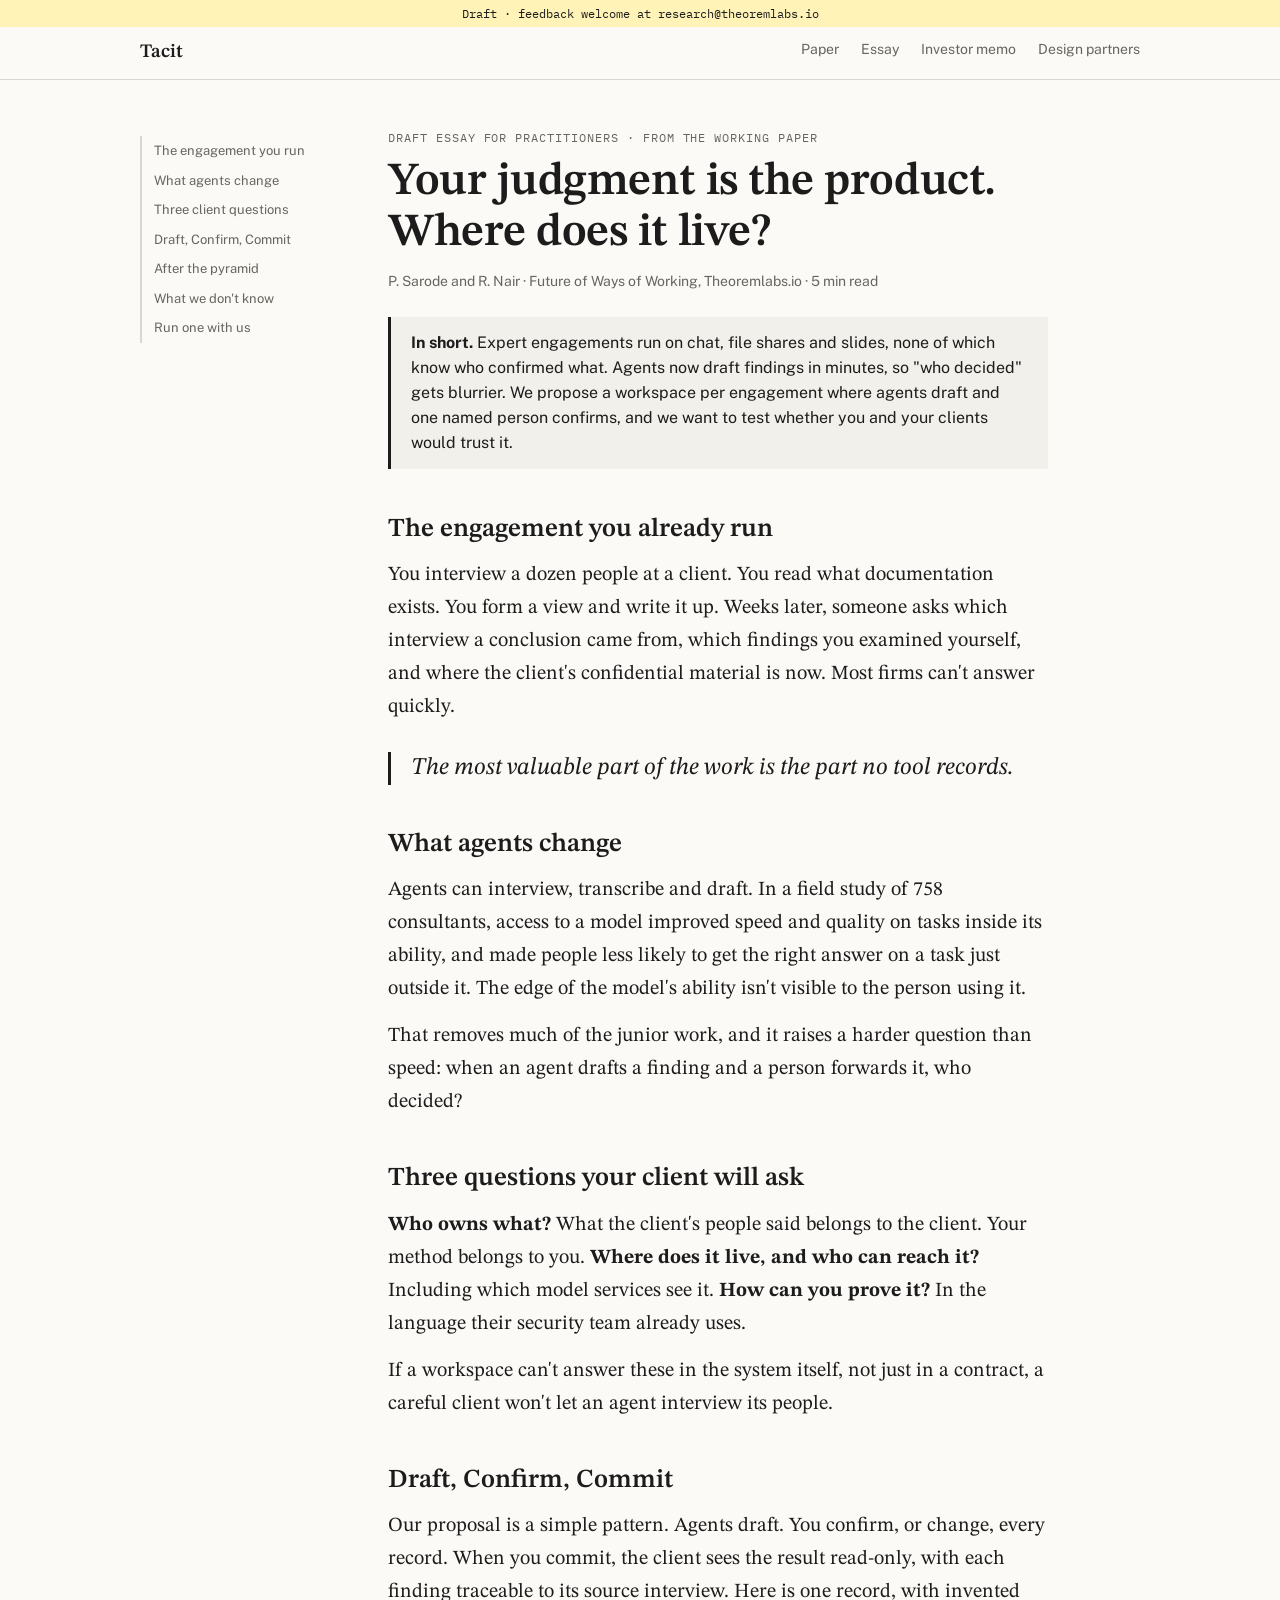
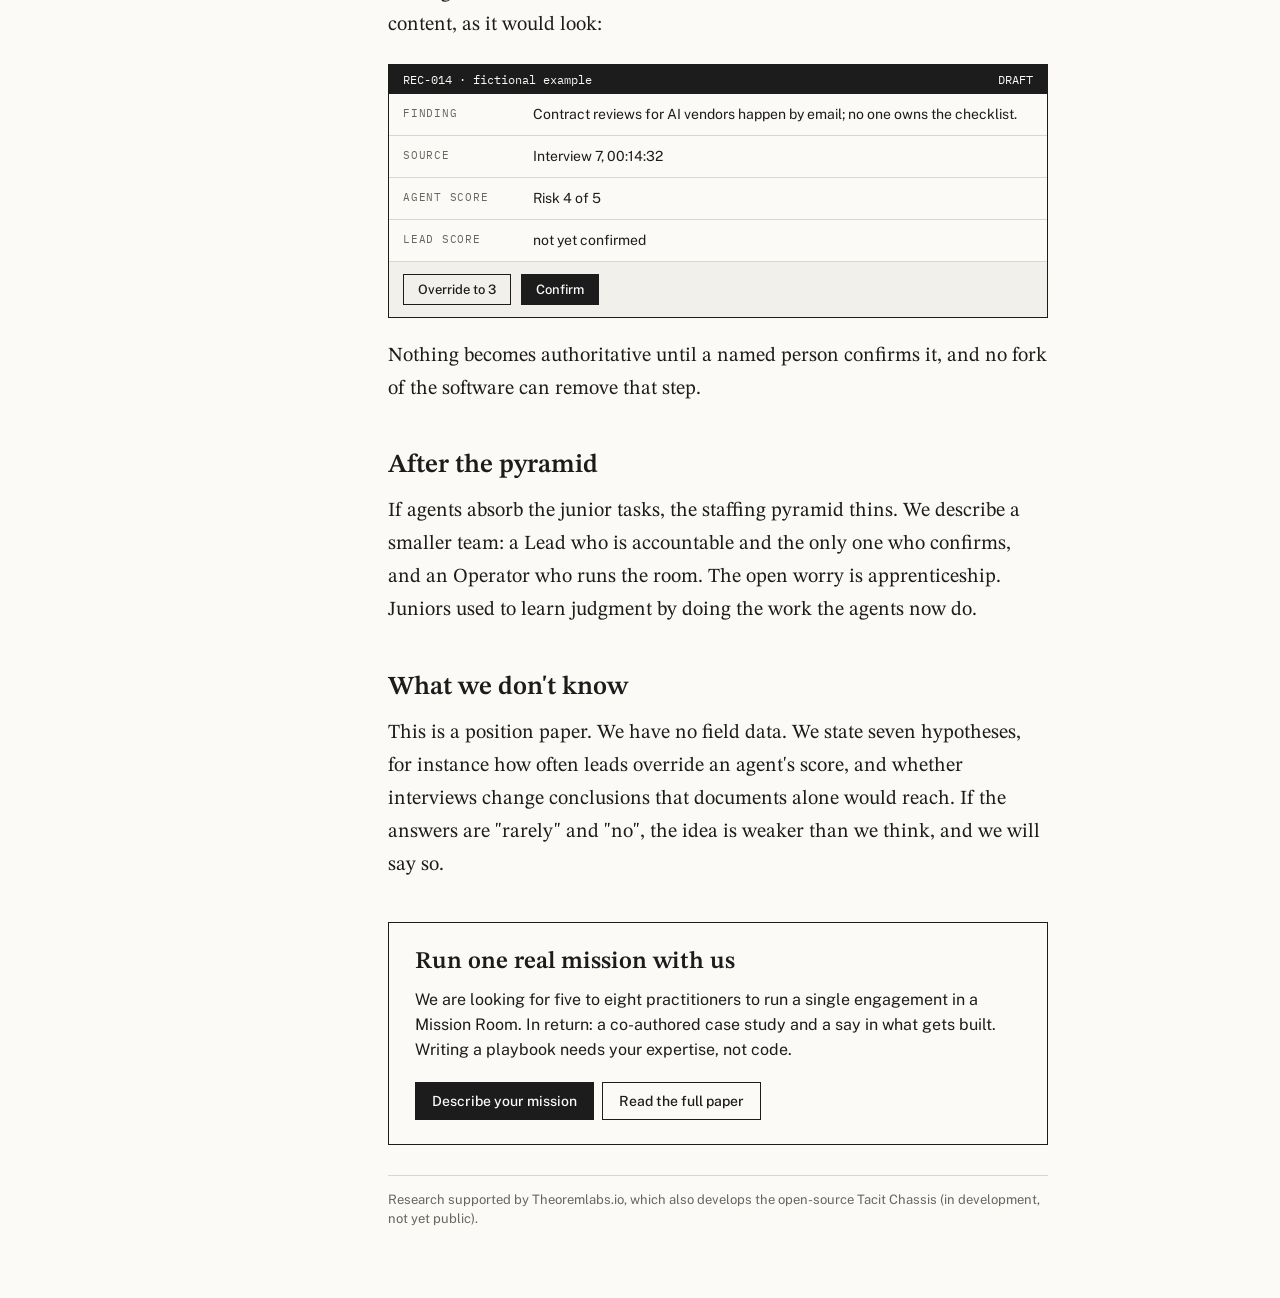
==== site/essay/index.html @ f1d6acf8 "Initial commit: Tacit public website Static site for GitHub Pages (tacit.theoremlabs.io): home, work" ====
<!doctype html>
<html lang="en">
<head>
<meta charset="utf-8">
<meta name="color-scheme" content="light">
<meta name="viewport" content="width=device-width,initial-scale=1">
<meta name="description" content="A five-minute essay for practitioners: why expert engagements need a workspace of their own, and what Draft, Confirm, Commit means for your work.">
<link rel="canonical" href="https://tacit.theoremlabs.io/essay/">
<meta property="og:title" content="Your judgment is the product. Where does it live? | Tacit">
<meta property="og:description" content="A five-minute essay for practitioners: why expert engagements need a workspace of their own, and what Draft, Confirm, Commit means for your work.">
<meta property="og:type" content="website">
<meta property="og:url" content="https://tacit.theoremlabs.io/essay/">
<link rel="icon" href="data:image/svg+xml,%3Csvg%20xmlns%3D%27http%3A//www.w3.org/2000/svg%27%20viewBox%3D%270%200%2032%2032%27%3E%3Crect%20width%3D%2732%27%20height%3D%2732%27%20fill%3D%27%231c1c1c%27/%3E%3Ctext%20x%3D%2716%27%20y%3D%2723%27%20font-size%3D%2720%27%20text-anchor%3D%27middle%27%20fill%3D%27%23fbfaf7%27%20font-family%3D%27Georgia%2Cserif%27%20font-weight%3D%27600%27%3ET%3C/text%3E%3C/svg%3E">
<title>Your judgment is the product. Where does it live? | Tacit</title>
<link href="https://fonts.googleapis.com/css2?family=IBM+Plex+Mono:wght@400;500&family=Public+Sans:wght@400;500;600&family=STIX+Two+Text:ital,wght@0,400;0,600;1,400&display=swap" rel="stylesheet">
<style>
:root{color-scheme:light;--bg:#fbfaf7;--ink:#1c1c1c;--muted:#66665f;--rule:#d9d7d0;--panel:#f2f0ea;--ok:#2f5a4c;--serif:"STIX Two Text","Times New Roman",serif;--sans:"Public Sans",system-ui,sans-serif;--mono:"IBM Plex Mono",monospace}
*{box-sizing:border-box}
body{margin:0;background:var(--bg);color:var(--ink);font:20px/1.65 var(--serif)}
.ribbon{background:var(--ink);color:var(--bg);font:12px var(--mono);text-align:center;padding:6px}
nav{font:14px var(--sans);border-bottom:1px solid var(--rule)}
nav div{max-width:1040px;margin:0 auto;padding:14px 20px;display:flex;gap:22px;flex-wrap:wrap}
nav b{font:600 19px var(--serif);margin-right:auto}nav a{color:var(--muted);text-decoration:none}
.layout{max-width:1040px;margin:0 auto;padding:0 20px;display:grid;grid-template-columns:200px 1fr;gap:48px}
aside{position:sticky;top:20px;align-self:start;padding-top:56px;font:13px/1.5 var(--sans)}
aside a{display:block;color:var(--muted);text-decoration:none;padding:5px 0;border-left:2px solid var(--rule);padding-left:12px}
aside a:hover{color:var(--ink);border-color:var(--ink)}
article{max-width:660px;padding:50px 0 60px}
.kick{font:12px var(--mono);letter-spacing:.08em;text-transform:uppercase;color:var(--muted)}
h1{font:600 clamp(32px,4.6vw,46px)/1.12 var(--serif);margin:.25em 0 .3em;letter-spacing:-.01em}
.by{font:14px var(--sans);color:var(--muted);margin-bottom:28px}
.tldr{background:var(--panel);border-left:3px solid var(--ink);padding:14px 20px;font:16px/1.55 var(--sans);margin:0 0 30px}
h2{font:600 26px/1.2 var(--serif);margin:1.7em 0 .3em}
p{margin:.7em 0}
blockquote{margin:1.2em 0;padding-left:20px;border-left:3px solid var(--ink);font-size:24px;line-height:1.35;font-style:italic}
.rec{border:1px solid var(--ink);margin:22px 0;font:14px/1.5 var(--sans)}
.rec header{background:var(--ink);color:var(--bg);padding:7px 14px;font:12px var(--mono);display:flex;justify-content:space-between}
.rec .row{padding:10px 14px;border-top:1px solid var(--rule);display:grid;grid-template-columns:120px 1fr;gap:10px}
.rec .row:first-of-type{border-top:0}
.rec label{font:11px var(--mono);letter-spacing:.07em;text-transform:uppercase;color:var(--muted);padding-top:2px}
.rec .act{padding:12px 14px;border-top:1px solid var(--rule);background:var(--panel);display:flex;gap:10px;flex-wrap:wrap;align-items:center}
.rec button{font:500 13px var(--sans);padding:7px 14px;border:1px solid var(--ink);background:none;color:var(--ink);cursor:pointer}
.rec button.p{background:var(--ink);color:var(--bg)}
.stamp{display:none;font:500 13px var(--mono);color:var(--ok)}.stamp.on{display:inline}
.cta{margin-top:40px;border:1px solid var(--ink);padding:24px 26px;font:16px/1.55 var(--sans)}
.cta h3{font:600 24px var(--serif);margin:0 0 .3em}
.btn{display:inline-block;font:500 14px var(--sans);padding:10px 16px;border:1px solid var(--ink);text-decoration:none;color:var(--ink);margin:8px 8px 0 0}
.btn.p{background:var(--ink);color:var(--bg)}
.note{font:13px/1.5 var(--sans);color:var(--muted);margin-top:30px;border-top:1px solid var(--rule);padding-top:14px}
@media(max-width:860px){.layout{grid-template-columns:1fr}aside{display:none}body{font-size:18px}}
.draftbar{background:#fff3b8;color:#1c1c1c;font:12px "IBM Plex Mono",monospace;text-align:center;padding:6px 10px}
</style>
</head>
<body>
<div class="draftbar">Draft · feedback welcome at research@theoremlabs.io</div>
<nav><div><b><a href="/" style="text-decoration:none;color:inherit">Tacit</a></b><a href="/paper/">Paper</a><a href="/essay/">Essay</a><a href="/investors/">Investor memo</a><a href="/#partner">Design partners</a></div></nav>
<div class="layout">
<aside aria-label="Contents"><a href="#a">The engagement you run</a><a href="#b">What agents change</a><a href="#c">Three client questions</a><a href="#d">Draft, Confirm, Commit</a><a href="#e">After the pyramid</a><a href="#f">What we don't know</a><a href="#g">Run one with us</a></aside>
<article>
  <div class="kick">Draft essay for practitioners · from the working paper</div>
  <h1>Your judgment is the product. Where does it live?</h1>
  <div class="by">P. Sarode and R. Nair · Future of Ways of Working, Theoremlabs.io · 5 min read</div>
  <p class="tldr"><b>In short.</b> Expert engagements run on chat, file shares and slides, none of which know who confirmed what. Agents now draft findings in minutes, so "who decided" gets blurrier. We propose a workspace per engagement where agents draft and one named person confirms, and we want to test whether you and your clients would trust it.</p>

  <h2 id="a">The engagement you already run</h2>
  <p>You interview a dozen people at a client. You read what documentation exists. You form a view and write it up. Weeks later, someone asks which interview a conclusion came from, which findings you examined yourself, and where the client's confidential material is now. Most firms can't answer quickly.</p>
  <blockquote>The most valuable part of the work is the part no tool records.</blockquote>

  <h2 id="b">What agents change</h2>
  <p>Agents can interview, transcribe and draft. In a field study of 758 consultants, access to a model improved speed and quality on tasks inside its ability, and made people less likely to get the right answer on a task just outside it. The edge of the model's ability isn't visible to the person using it.</p>
  <p>That removes much of the junior work, and it raises a harder question than speed: when an agent drafts a finding and a person forwards it, who decided?</p>

  <h2 id="c">Three questions your client will ask</h2>
  <p><b>Who owns what?</b> What the client's people said belongs to the client. Your method belongs to you. <b>Where does it live, and who can reach it?</b> Including which model services see it. <b>How can you prove it?</b> In the language their security team already uses.</p>
  <p>If a workspace can't answer these in the system itself, not just in a contract, a careful client won't let an agent interview its people.</p>

  <h2 id="d">Draft, Confirm, Commit</h2>
  <p>Our proposal is a simple pattern. Agents draft. You confirm, or change, every record. When you commit, the client sees the result read-only, with each finding traceable to its source interview. Here is one record, with invented content, as it would look:</p>
  <div class="rec" id="rec">
    <header><span>REC-014 · fictional example</span><span id="state">DRAFT</span></header>
    <div class="row"><label>Finding</label><span>Contract reviews for AI vendors happen by email; no one owns the checklist.</span></div>
    <div class="row"><label>Source</label><span>Interview 7, 00:14:32</span></div>
    <div class="row"><label>Agent score</label><span>Risk 4 of 5</span></div>
    <div class="row"><label>Lead score</label><span id="lead">not yet confirmed</span></div>
    <div class="act"><button id="ov">Override to 3</button><button class="p" id="cf">Confirm</button><span class="stamp" id="st">Confirmed by the Lead, with source retained</span></div>
  </div>
  <p>Nothing becomes authoritative until a named person confirms it, and no fork of the software can remove that step.</p>

  <h2 id="e">After the pyramid</h2>
  <p>If agents absorb the junior tasks, the staffing pyramid thins. We describe a smaller team: a Lead who is accountable and the only one who confirms, and an Operator who runs the room. The open worry is apprenticeship. Juniors used to learn judgment by doing the work the agents now do.</p>

  <h2 id="f">What we don't know</h2>
  <p>This is a position paper. We have no field data. We state seven hypotheses, for instance how often leads override an agent's score, and whether interviews change conclusions that documents alone would reach. If the answers are "rarely" and "no", the idea is weaker than we think, and we will say so.</p>

  <div class="cta" id="g"><h3>Run one real mission with us</h3>
    <p>We are looking for five to eight practitioners to run a single engagement in a Mission Room. In return: a co-authored case study and a say in what gets built. Writing a playbook needs your expertise, not code.</p>
    <a class="btn p" href="mailto:research@theoremlabs.io?subject=[Design partner] My mission">Describe your mission</a><a class="btn" href="/paper/">Read the full paper</a></div>
  <p class="note">Research supported by Theoremlabs.io, which also develops the open-source Tacit Chassis (in development, not yet public).</p>
</article></div>
<script>
const $=id=>document.getElementById(id);
$('ov').onclick=()=>{$('lead').textContent='Risk 3 of 5 (overrode agent)';$('state').textContent='LEAD EDITED'};
$('cf').onclick=()=>{if($('lead').textContent.startsWith('not'))$('lead').textContent='Risk 4 of 5 (agreed)';$('state').textContent='COMMITTED';$('st').classList.add('on');$('ov').disabled=$('cf').disabled=true};
</script>
</body>
</html>
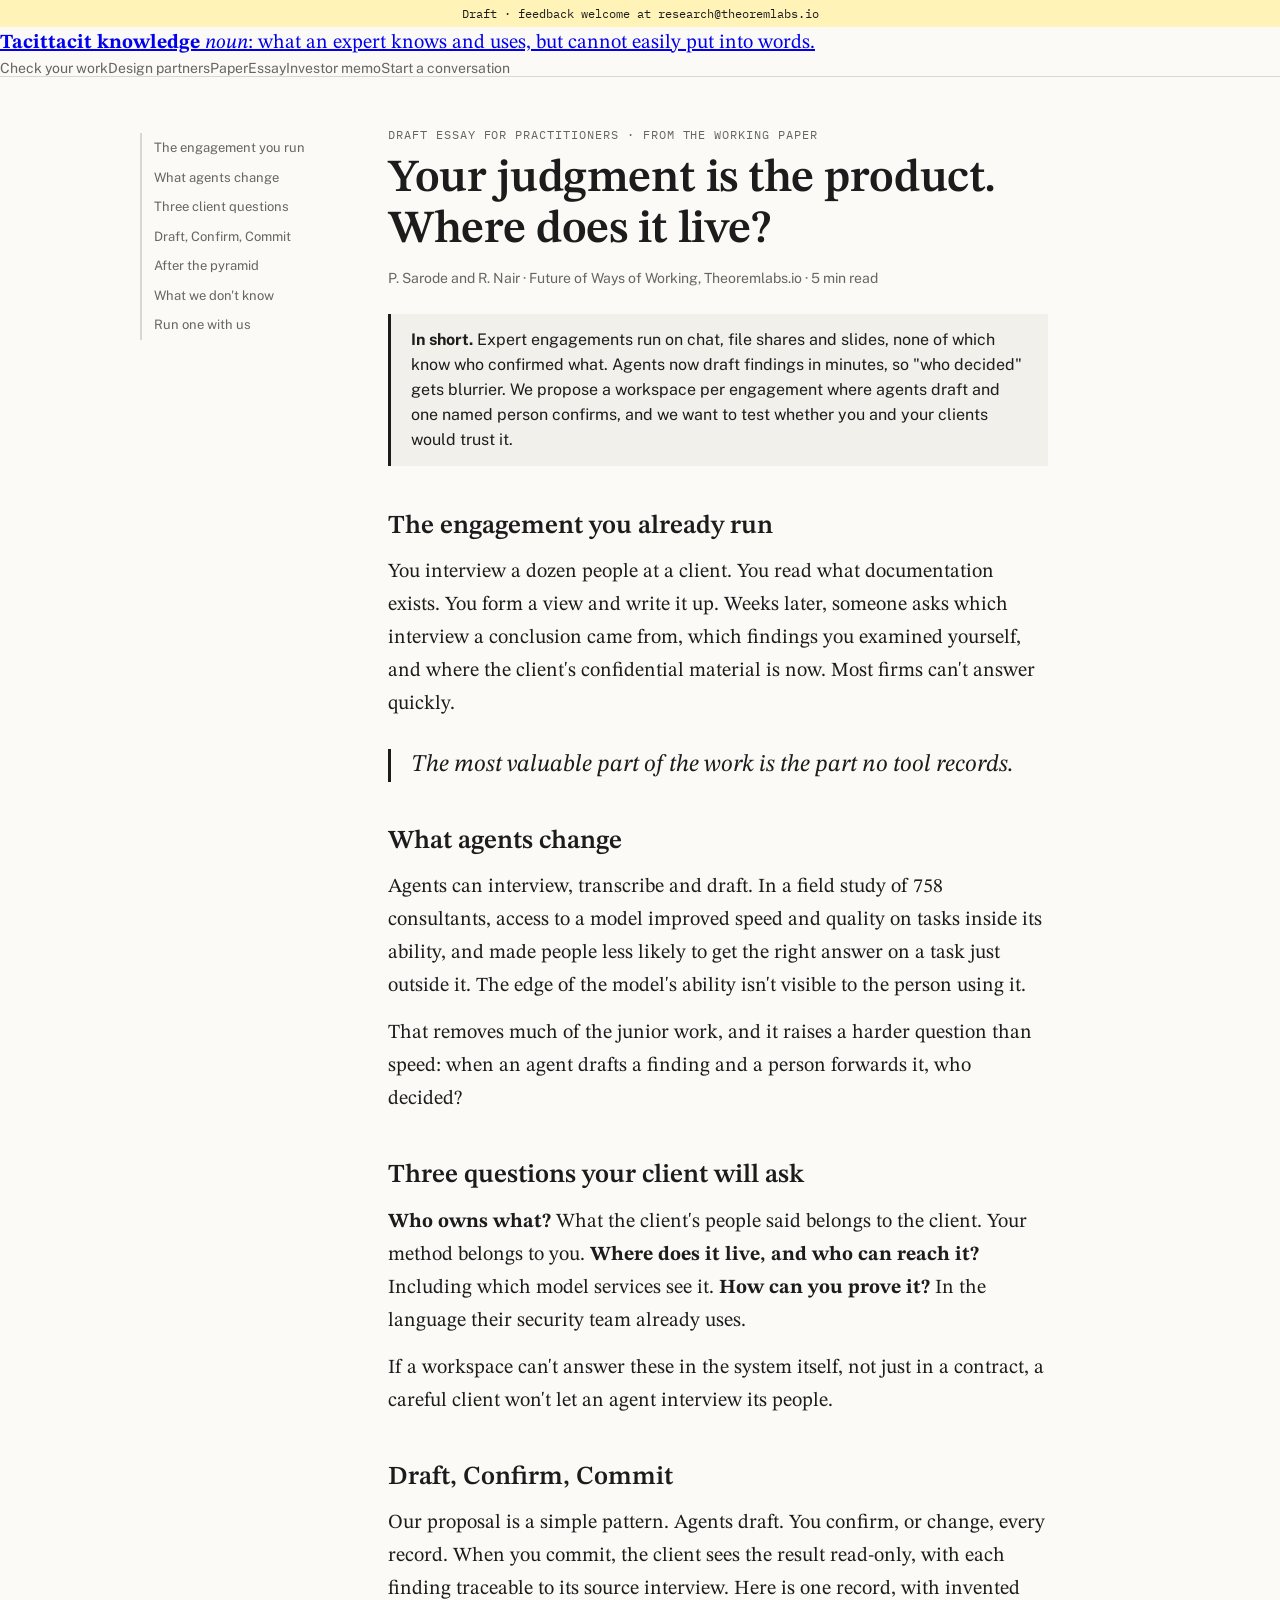
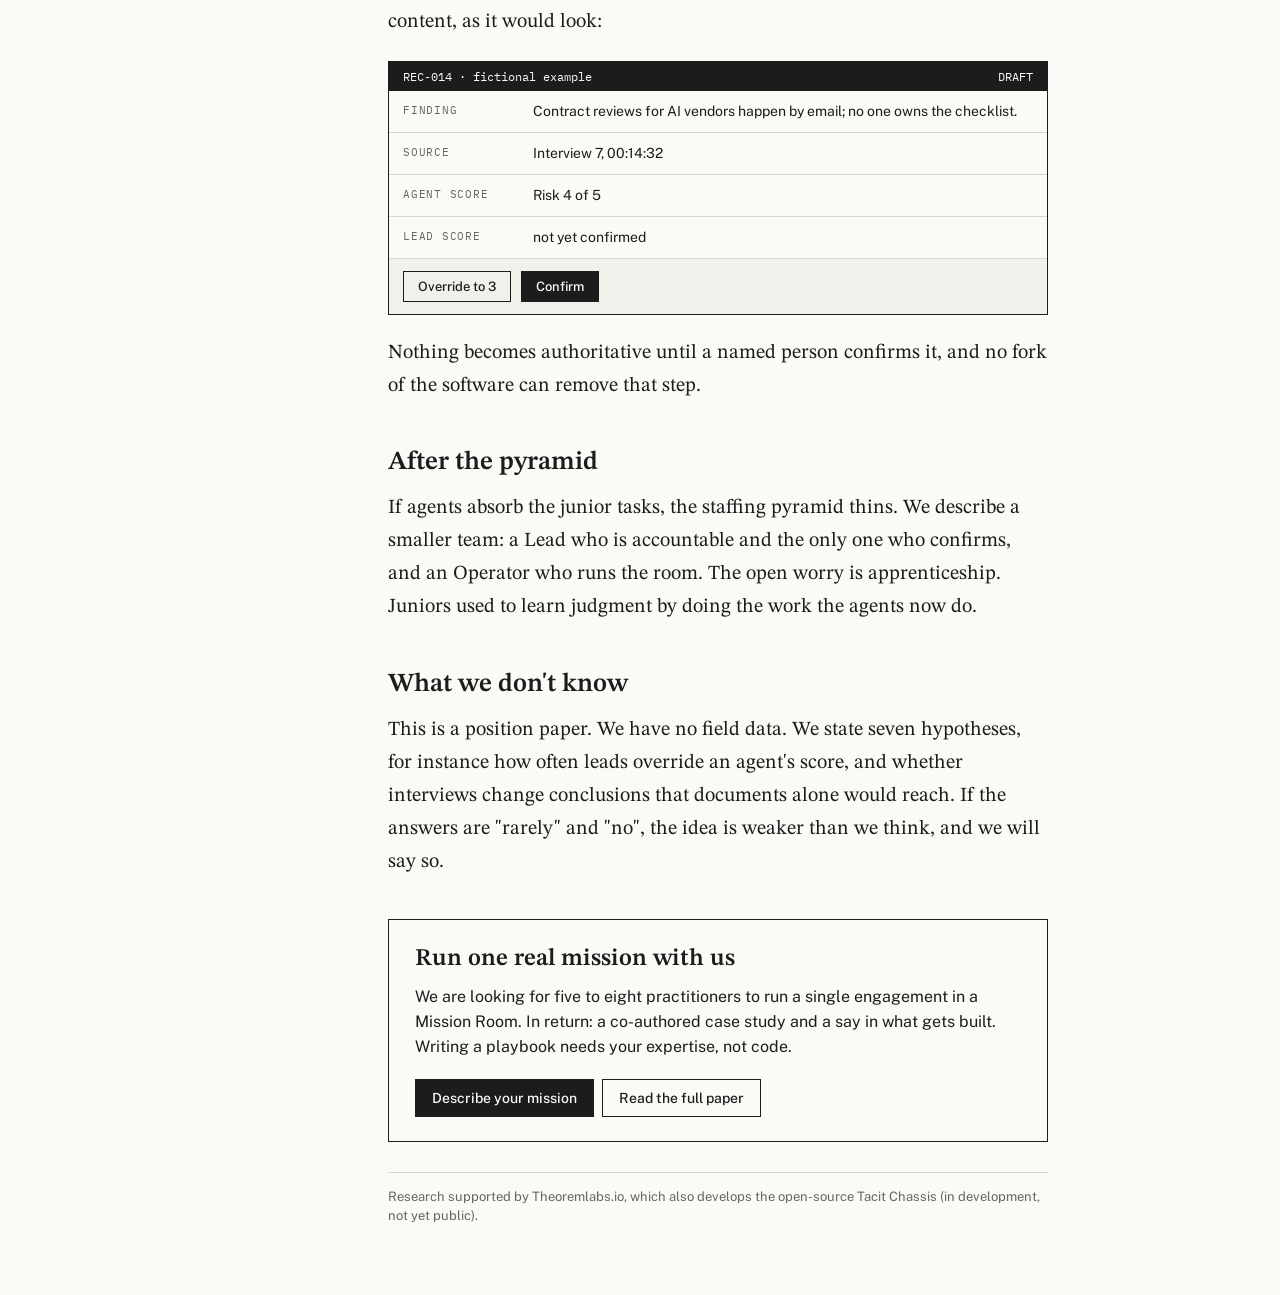
==== commit c70fcb52: "Add the shared site menu to every page The home menu (with the tacit definition, section links and t" ====
--- a/site/essay/index.html
+++ b/site/essay/index.html
@@ -50,10 +50,11 @@
 @media(max-width:860px){.layout{grid-template-columns:1fr}aside{display:none}body{font-size:18px}}
 .draftbar{background:#fff3b8;color:#1c1c1c;font:12px "IBM Plex Mono",monospace;text-align:center;padding:6px 10px}
 </style>
+<link rel="stylesheet" href="/assets/nav.css">
 </head>
 <body>
 <div class="draftbar">Draft · feedback welcome at research@theoremlabs.io</div>
-<nav><div><b><a href="/" style="text-decoration:none;color:inherit">Tacit</a></b><a href="/paper/">Paper</a><a href="/essay/">Essay</a><a href="/investors/">Investor memo</a><a href="/#partner">Design partners</a></div></nav>
+<div class="sn"><div class="sn-in"><a class="sn-brand" href="/"><b>Tacit</b><span class="sn-def"><b>tacit knowledge</b> <i>noun</i>: what an expert knows and uses, but cannot easily put into words.</span></a><nav class="sn-links" aria-label="Main"><a href="/#check">Check your work</a><a href="/#partner">Design partners</a><a href="/paper/">Paper</a><a href="/essay/" aria-current="page">Essay</a><a href="/investors/">Investor memo</a><a class="sn-cta" href="/#contact">Start a conversation</a></nav></div></div>
 <div class="layout">
 <aside aria-label="Contents"><a href="#a">The engagement you run</a><a href="#b">What agents change</a><a href="#c">Three client questions</a><a href="#d">Draft, Confirm, Commit</a><a href="#e">After the pyramid</a><a href="#f">What we don't know</a><a href="#g">Run one with us</a></aside>
 <article>
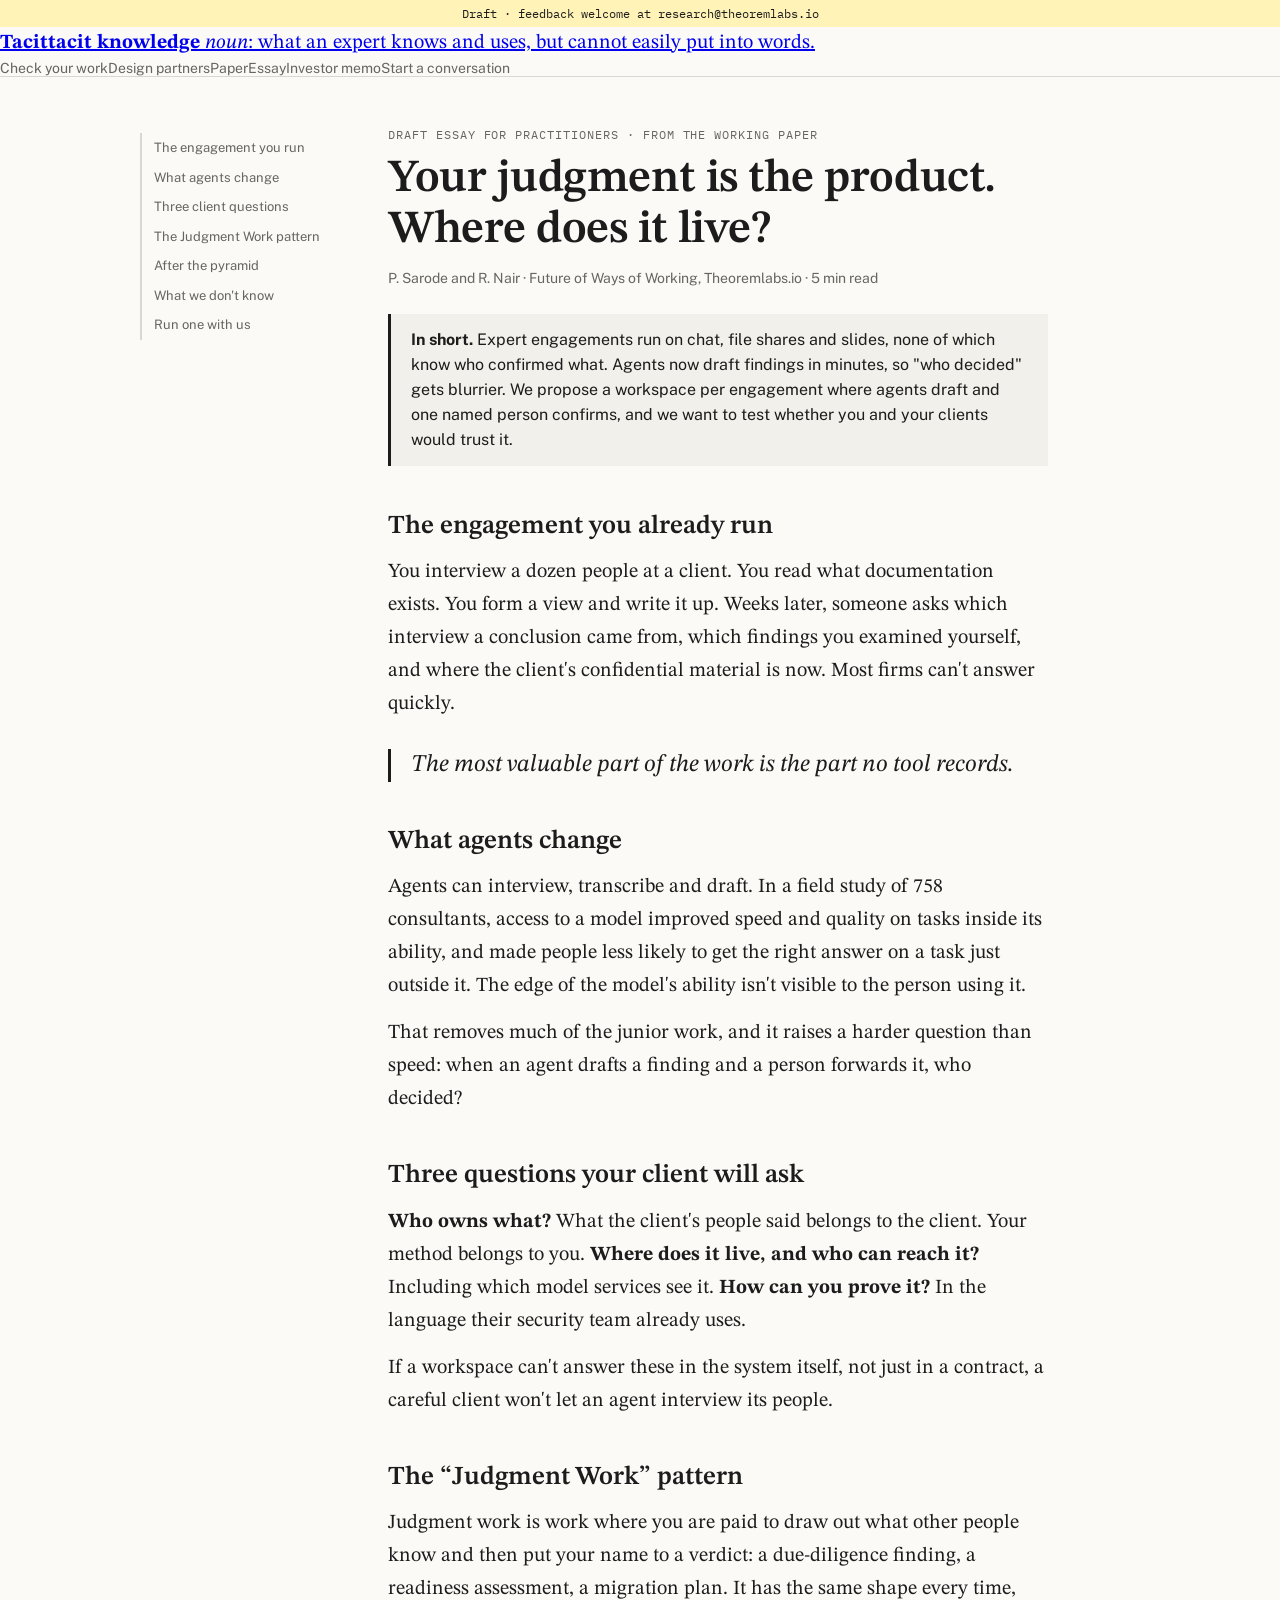
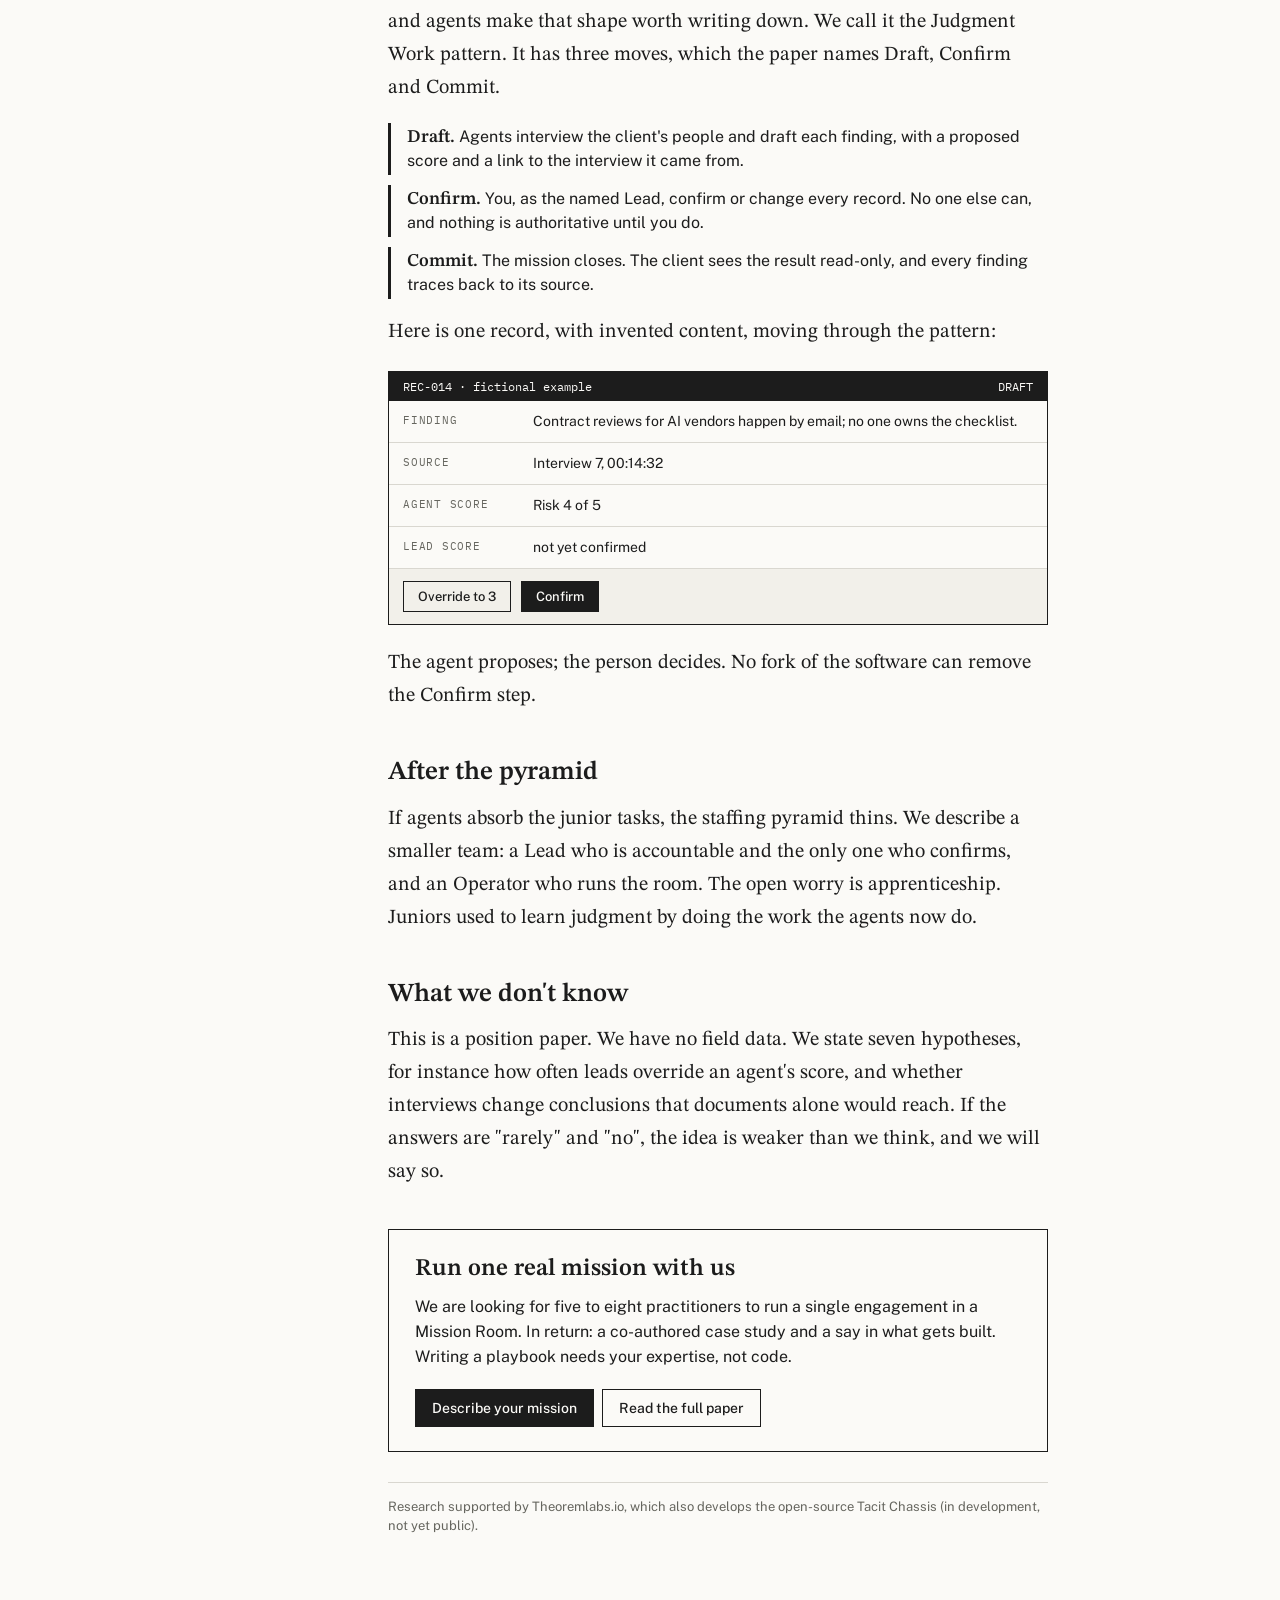
==== commit 66adb994: "Essay: present Draft, Confirm, Commit as the Judgment Work pattern Co-Authored-By: Claude Sonnet 5.5" ====
--- a/site/essay/index.html
+++ b/site/essay/index.html
@@ -4,10 +4,10 @@
 <meta charset="utf-8">
 <meta name="color-scheme" content="light">
 <meta name="viewport" content="width=device-width,initial-scale=1">
-<meta name="description" content="A five-minute essay for practitioners: why expert engagements need a workspace of their own, and what Draft, Confirm, Commit means for your work.">
+<meta name="description" content="A five-minute essay for practitioners: why expert engagements need a workspace of their own, and the Judgment Work pattern (Draft, Confirm, Commit) in practice.">
 <link rel="canonical" href="https://tacit.theoremlabs.io/essay/">
 <meta property="og:title" content="Your judgment is the product. Where does it live? | Tacit">
-<meta property="og:description" content="A five-minute essay for practitioners: why expert engagements need a workspace of their own, and what Draft, Confirm, Commit means for your work.">
+<meta property="og:description" content="A five-minute essay for practitioners: why expert engagements need a workspace of their own, and the Judgment Work pattern (Draft, Confirm, Commit) in practice.">
 <meta property="og:type" content="website">
 <meta property="og:url" content="https://tacit.theoremlabs.io/essay/">
 <link rel="icon" href="data:image/svg+xml,%3Csvg%20xmlns%3D%27http%3A//www.w3.org/2000/svg%27%20viewBox%3D%270%200%2032%2032%27%3E%3Crect%20width%3D%2732%27%20height%3D%2732%27%20fill%3D%27%231c1c1c%27/%3E%3Ctext%20x%3D%2716%27%20y%3D%2723%27%20font-size%3D%2720%27%20text-anchor%3D%27middle%27%20fill%3D%27%23fbfaf7%27%20font-family%3D%27Georgia%2Cserif%27%20font-weight%3D%27600%27%3ET%3C/text%3E%3C/svg%3E">
@@ -49,6 +49,9 @@
 .note{font:13px/1.5 var(--sans);color:var(--muted);margin-top:30px;border-top:1px solid var(--rule);padding-top:14px}
 @media(max-width:860px){.layout{grid-template-columns:1fr}aside{display:none}body{font-size:18px}}
 .draftbar{background:#fff3b8;color:#1c1c1c;font:12px "IBM Plex Mono",monospace;text-align:center;padding:6px 10px}
+.moves{list-style:none;padding:0;margin:1.1em 0;display:grid;gap:10px;font:16px/1.5 var(--sans)}
+.moves li{border-left:3px solid var(--ink);padding:2px 0 2px 16px}
+.moves b{font:600 18px var(--serif)}
 </style>
 <link rel="stylesheet" href="/assets/nav.css">
 </head>
@@ -56,7 +59,7 @@
 <div class="draftbar">Draft · feedback welcome at research@theoremlabs.io</div>
 <div class="sn"><div class="sn-in"><a class="sn-brand" href="/"><b>Tacit</b><span class="sn-def"><b>tacit knowledge</b> <i>noun</i>: what an expert knows and uses, but cannot easily put into words.</span></a><nav class="sn-links" aria-label="Main"><a href="/#check">Check your work</a><a href="/#partner">Design partners</a><a href="/paper/">Paper</a><a href="/essay/" aria-current="page">Essay</a><a href="/investors/">Investor memo</a><a class="sn-cta" href="/#contact">Start a conversation</a></nav></div></div>
 <div class="layout">
-<aside aria-label="Contents"><a href="#a">The engagement you run</a><a href="#b">What agents change</a><a href="#c">Three client questions</a><a href="#d">Draft, Confirm, Commit</a><a href="#e">After the pyramid</a><a href="#f">What we don't know</a><a href="#g">Run one with us</a></aside>
+<aside aria-label="Contents"><a href="#a">The engagement you run</a><a href="#b">What agents change</a><a href="#c">Three client questions</a><a href="#d">The Judgment Work pattern</a><a href="#e">After the pyramid</a><a href="#f">What we don't know</a><a href="#g">Run one with us</a></aside>
 <article>
   <div class="kick">Draft essay for practitioners · from the working paper</div>
   <h1>Your judgment is the product. Where does it live?</h1>
@@ -75,8 +78,14 @@
   <p><b>Who owns what?</b> What the client's people said belongs to the client. Your method belongs to you. <b>Where does it live, and who can reach it?</b> Including which model services see it. <b>How can you prove it?</b> In the language their security team already uses.</p>
   <p>If a workspace can't answer these in the system itself, not just in a contract, a careful client won't let an agent interview its people.</p>
 
-  <h2 id="d">Draft, Confirm, Commit</h2>
-  <p>Our proposal is a simple pattern. Agents draft. You confirm, or change, every record. When you commit, the client sees the result read-only, with each finding traceable to its source interview. Here is one record, with invented content, as it would look:</p>
+  <h2 id="d">The &ldquo;Judgment Work&rdquo; pattern</h2>
+  <p>Judgment work is work where you are paid to draw out what other people know and then put your name to a verdict: a due-diligence finding, a readiness assessment, a migration plan. It has the same shape every time, and agents make that shape worth writing down. We call it the Judgment Work pattern. It has three moves, which the paper names Draft, Confirm and Commit.</p>
+  <ol class="moves">
+    <li><b>Draft.</b> Agents interview the client's people and draft each finding, with a proposed score and a link to the interview it came from.</li>
+    <li><b>Confirm.</b> You, as the named Lead, confirm or change every record. No one else can, and nothing is authoritative until you do.</li>
+    <li><b>Commit.</b> The mission closes. The client sees the result read-only, and every finding traces back to its source.</li>
+  </ol>
+  <p>Here is one record, with invented content, moving through the pattern:</p>
   <div class="rec" id="rec">
     <header><span>REC-014 · fictional example</span><span id="state">DRAFT</span></header>
     <div class="row"><label>Finding</label><span>Contract reviews for AI vendors happen by email; no one owns the checklist.</span></div>
@@ -85,7 +94,7 @@
     <div class="row"><label>Lead score</label><span id="lead">not yet confirmed</span></div>
     <div class="act"><button id="ov">Override to 3</button><button class="p" id="cf">Confirm</button><span class="stamp" id="st">Confirmed by the Lead, with source retained</span></div>
   </div>
-  <p>Nothing becomes authoritative until a named person confirms it, and no fork of the software can remove that step.</p>
+  <p>The agent proposes; the person decides. No fork of the software can remove the Confirm step.</p>
 
   <h2 id="e">After the pyramid</h2>
   <p>If agents absorb the junior tasks, the staffing pyramid thins. We describe a smaller team: a Lead who is accountable and the only one who confirms, and an Operator who runs the room. The open worry is apprenticeship. Juniors used to learn judgment by doing the work the agents now do.</p>
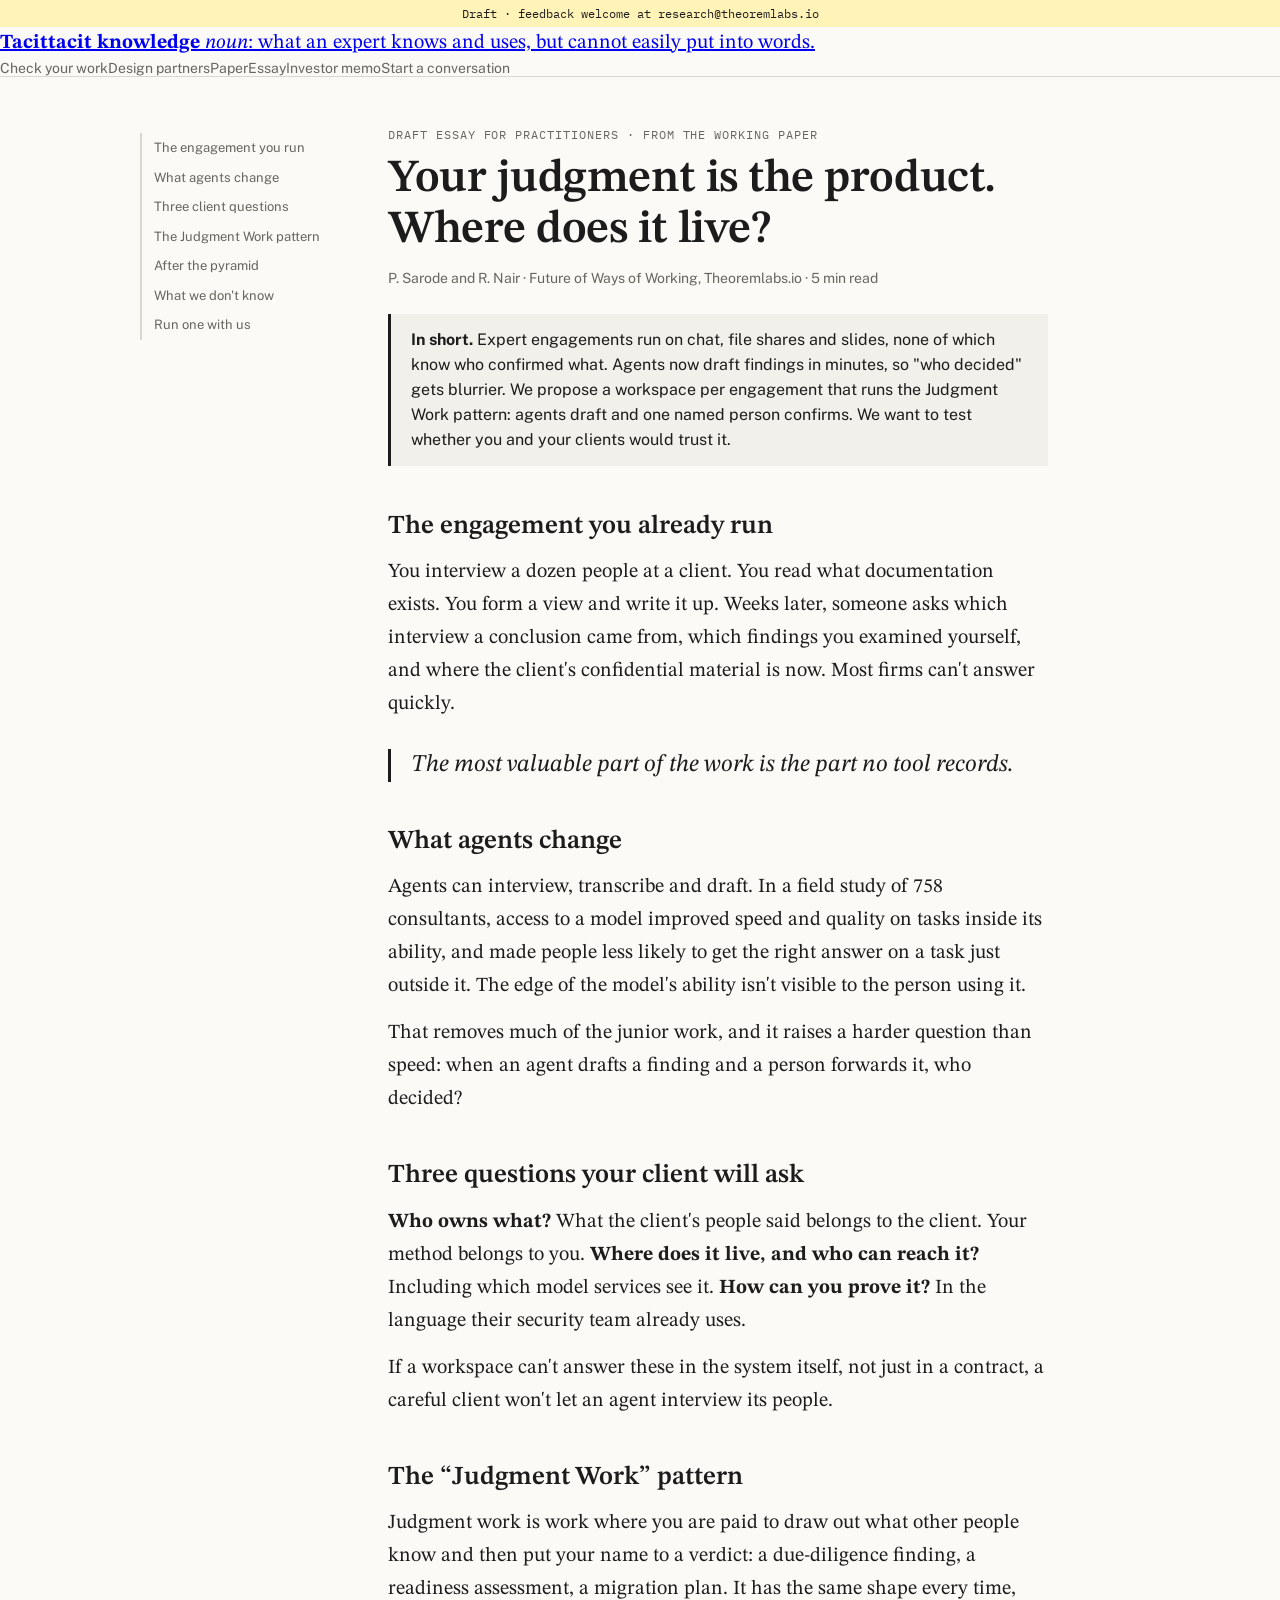
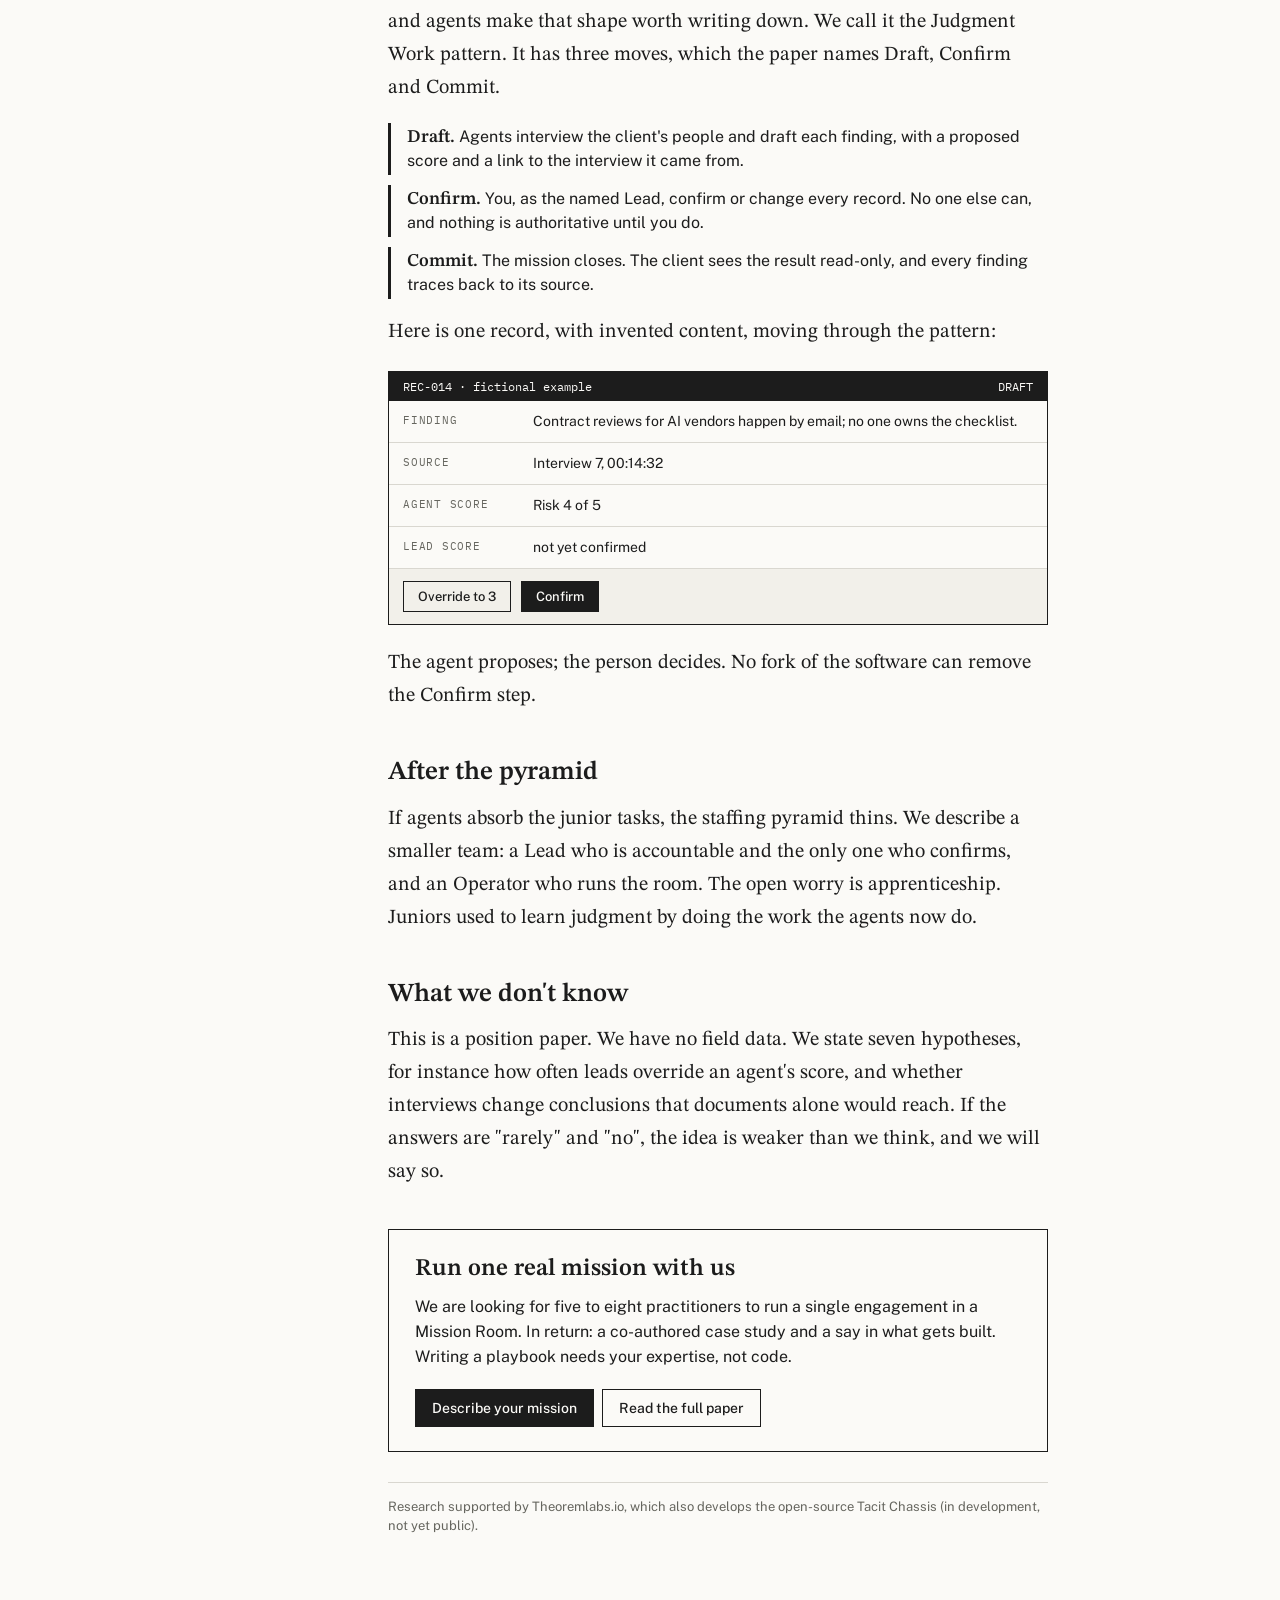
==== commit 9f9a74b7: "Use the Judgment Work pattern name on the home page, essay summary and investor memo Co-Authored-By:" ====
--- a/site/essay/index.html
+++ b/site/essay/index.html
@@ -64,7 +64,7 @@
   <div class="kick">Draft essay for practitioners · from the working paper</div>
   <h1>Your judgment is the product. Where does it live?</h1>
   <div class="by">P. Sarode and R. Nair · Future of Ways of Working, Theoremlabs.io · 5 min read</div>
-  <p class="tldr"><b>In short.</b> Expert engagements run on chat, file shares and slides, none of which know who confirmed what. Agents now draft findings in minutes, so "who decided" gets blurrier. We propose a workspace per engagement where agents draft and one named person confirms, and we want to test whether you and your clients would trust it.</p>
+  <p class="tldr"><b>In short.</b> Expert engagements run on chat, file shares and slides, none of which know who confirmed what. Agents now draft findings in minutes, so "who decided" gets blurrier. We propose a workspace per engagement that runs the Judgment Work pattern: agents draft and one named person confirms. We want to test whether you and your clients would trust it.</p>
 
   <h2 id="a">The engagement you already run</h2>
   <p>You interview a dozen people at a client. You read what documentation exists. You form a view and write it up. Weeks later, someone asks which interview a conclusion came from, which findings you examined yourself, and where the client's confidential material is now. Most firms can't answer quickly.</p>
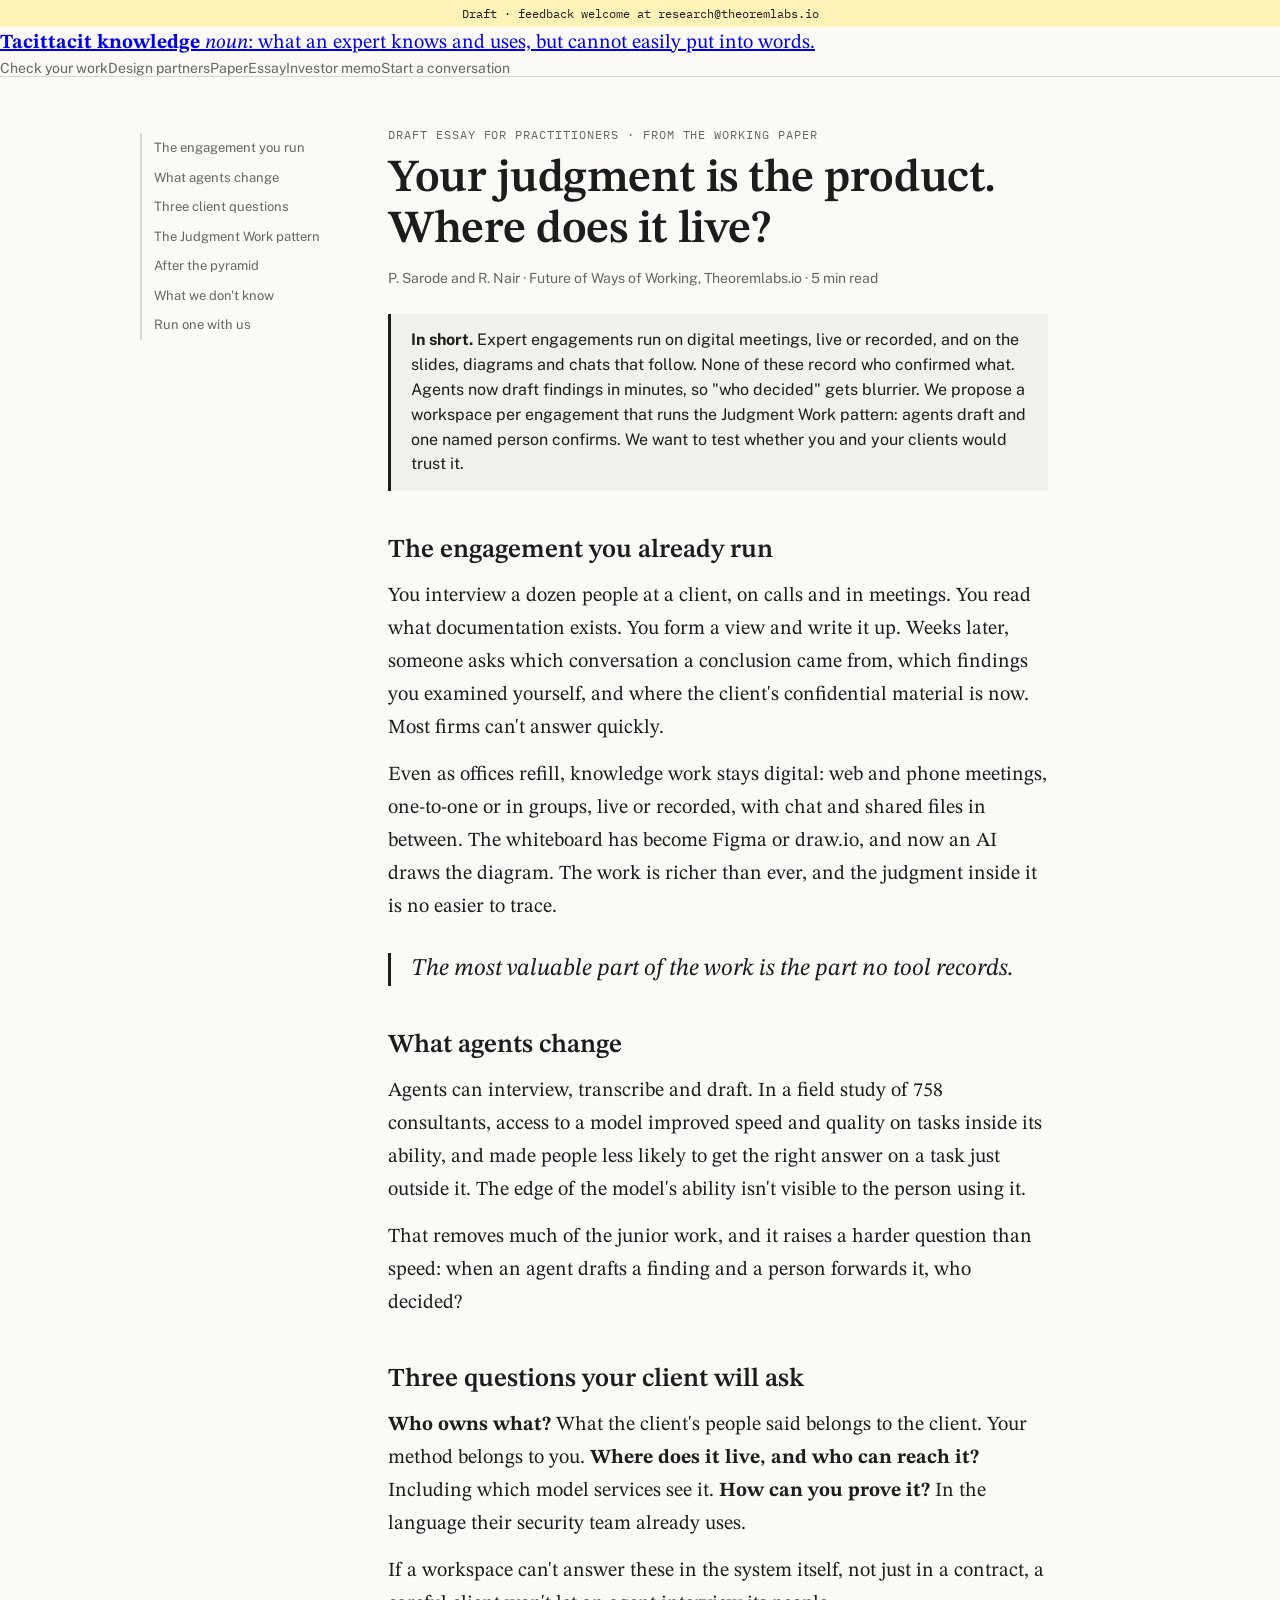
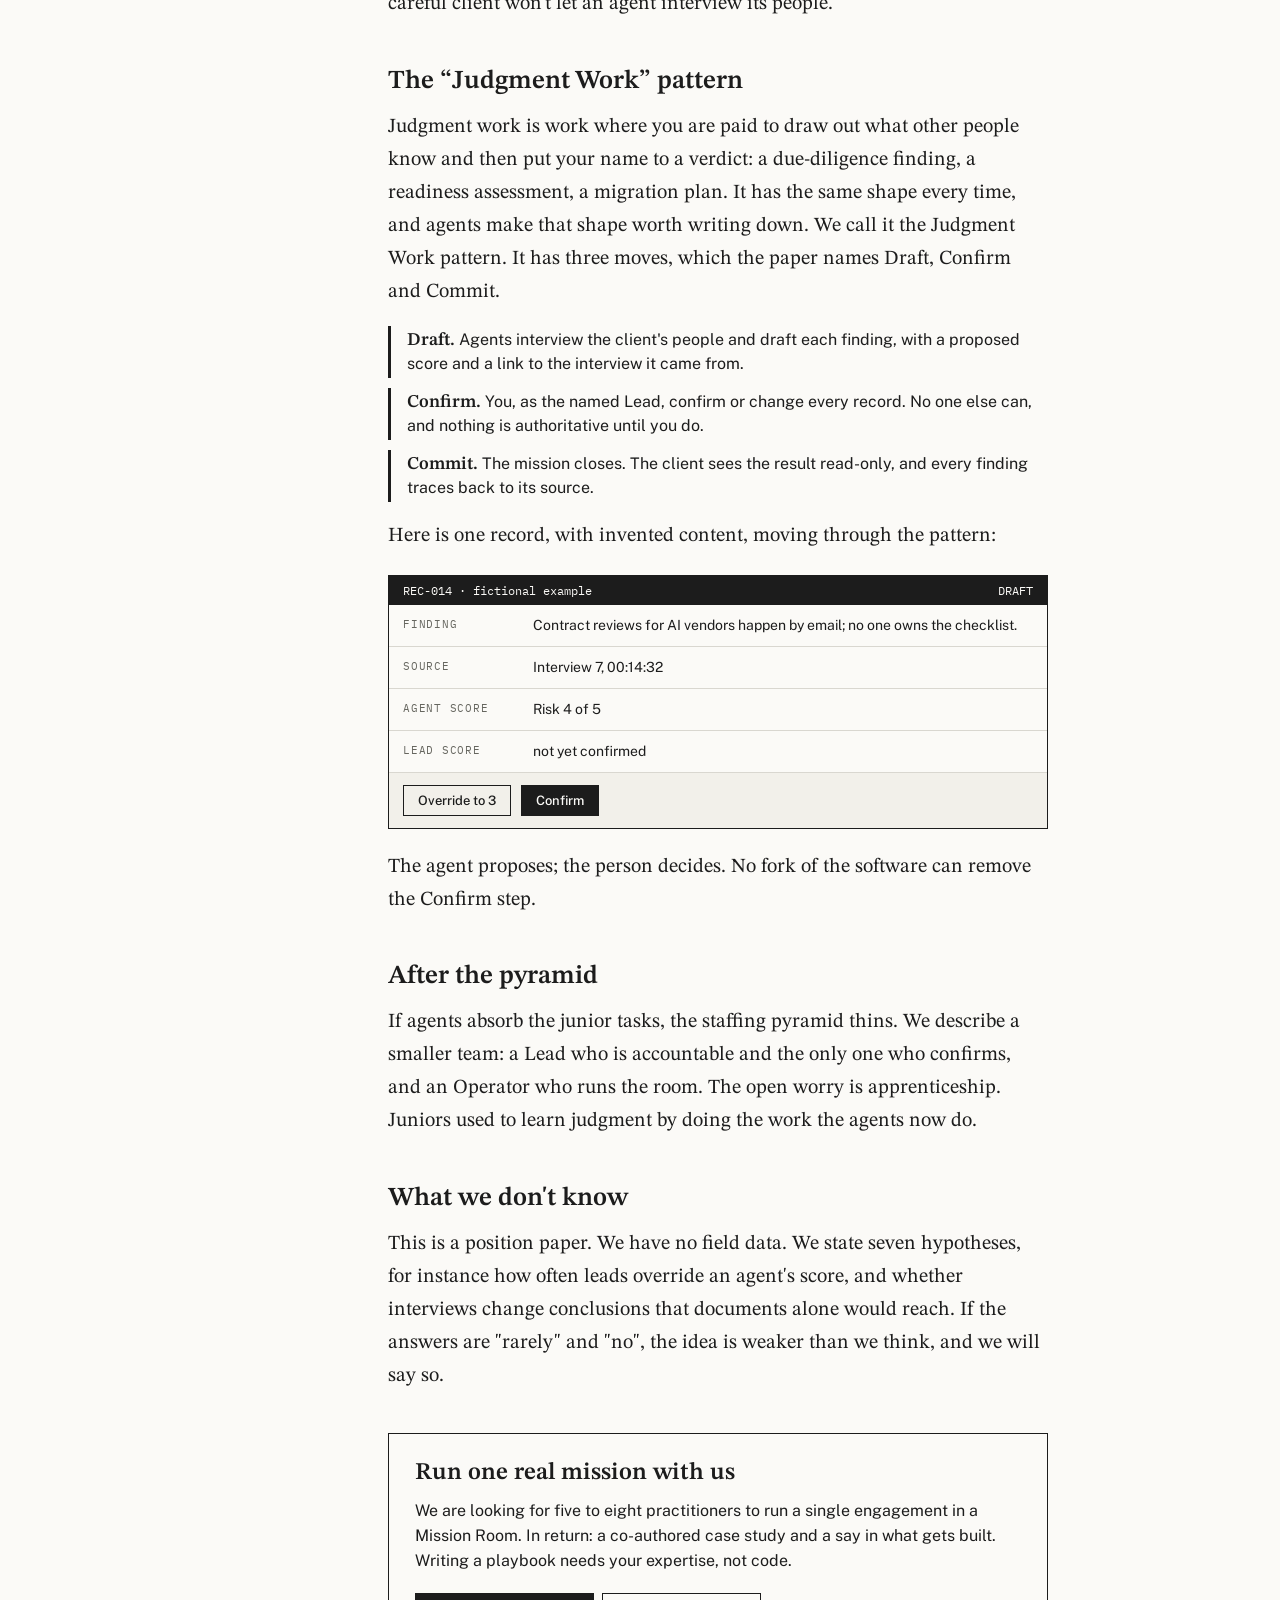
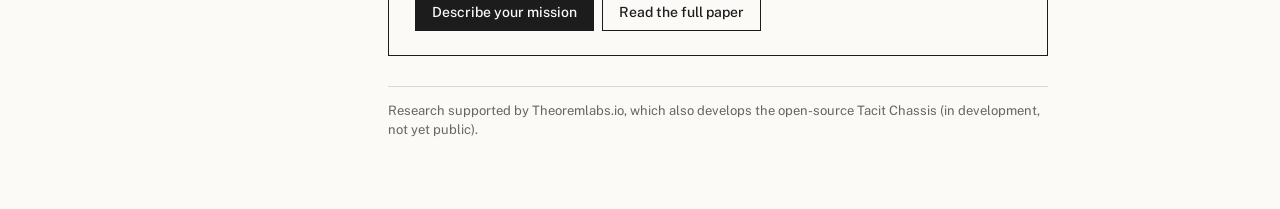
==== commit 17ebad63: "Reframe how expert engagements run: digital meetings, not chat and file shares Home problem text, fi" ====
--- a/site/essay/index.html
+++ b/site/essay/index.html
@@ -64,10 +64,11 @@
   <div class="kick">Draft essay for practitioners · from the working paper</div>
   <h1>Your judgment is the product. Where does it live?</h1>
   <div class="by">P. Sarode and R. Nair · Future of Ways of Working, Theoremlabs.io · 5 min read</div>
-  <p class="tldr"><b>In short.</b> Expert engagements run on chat, file shares and slides, none of which know who confirmed what. Agents now draft findings in minutes, so "who decided" gets blurrier. We propose a workspace per engagement that runs the Judgment Work pattern: agents draft and one named person confirms. We want to test whether you and your clients would trust it.</p>
+  <p class="tldr"><b>In short.</b> Expert engagements run on digital meetings, live or recorded, and on the slides, diagrams and chats that follow. None of these record who confirmed what. Agents now draft findings in minutes, so "who decided" gets blurrier. We propose a workspace per engagement that runs the Judgment Work pattern: agents draft and one named person confirms. We want to test whether you and your clients would trust it.</p>
 
   <h2 id="a">The engagement you already run</h2>
-  <p>You interview a dozen people at a client. You read what documentation exists. You form a view and write it up. Weeks later, someone asks which interview a conclusion came from, which findings you examined yourself, and where the client's confidential material is now. Most firms can't answer quickly.</p>
+  <p>You interview a dozen people at a client, on calls and in meetings. You read what documentation exists. You form a view and write it up. Weeks later, someone asks which conversation a conclusion came from, which findings you examined yourself, and where the client's confidential material is now. Most firms can't answer quickly.</p>
+  <p>Even as offices refill, knowledge work stays digital: web and phone meetings, one-to-one or in groups, live or recorded, with chat and shared files in between. The whiteboard has become Figma or draw.io, and now an AI draws the diagram. The work is richer than ever, and the judgment inside it is no easier to trace.</p>
   <blockquote>The most valuable part of the work is the part no tool records.</blockquote>
 
   <h2 id="b">What agents change</h2>
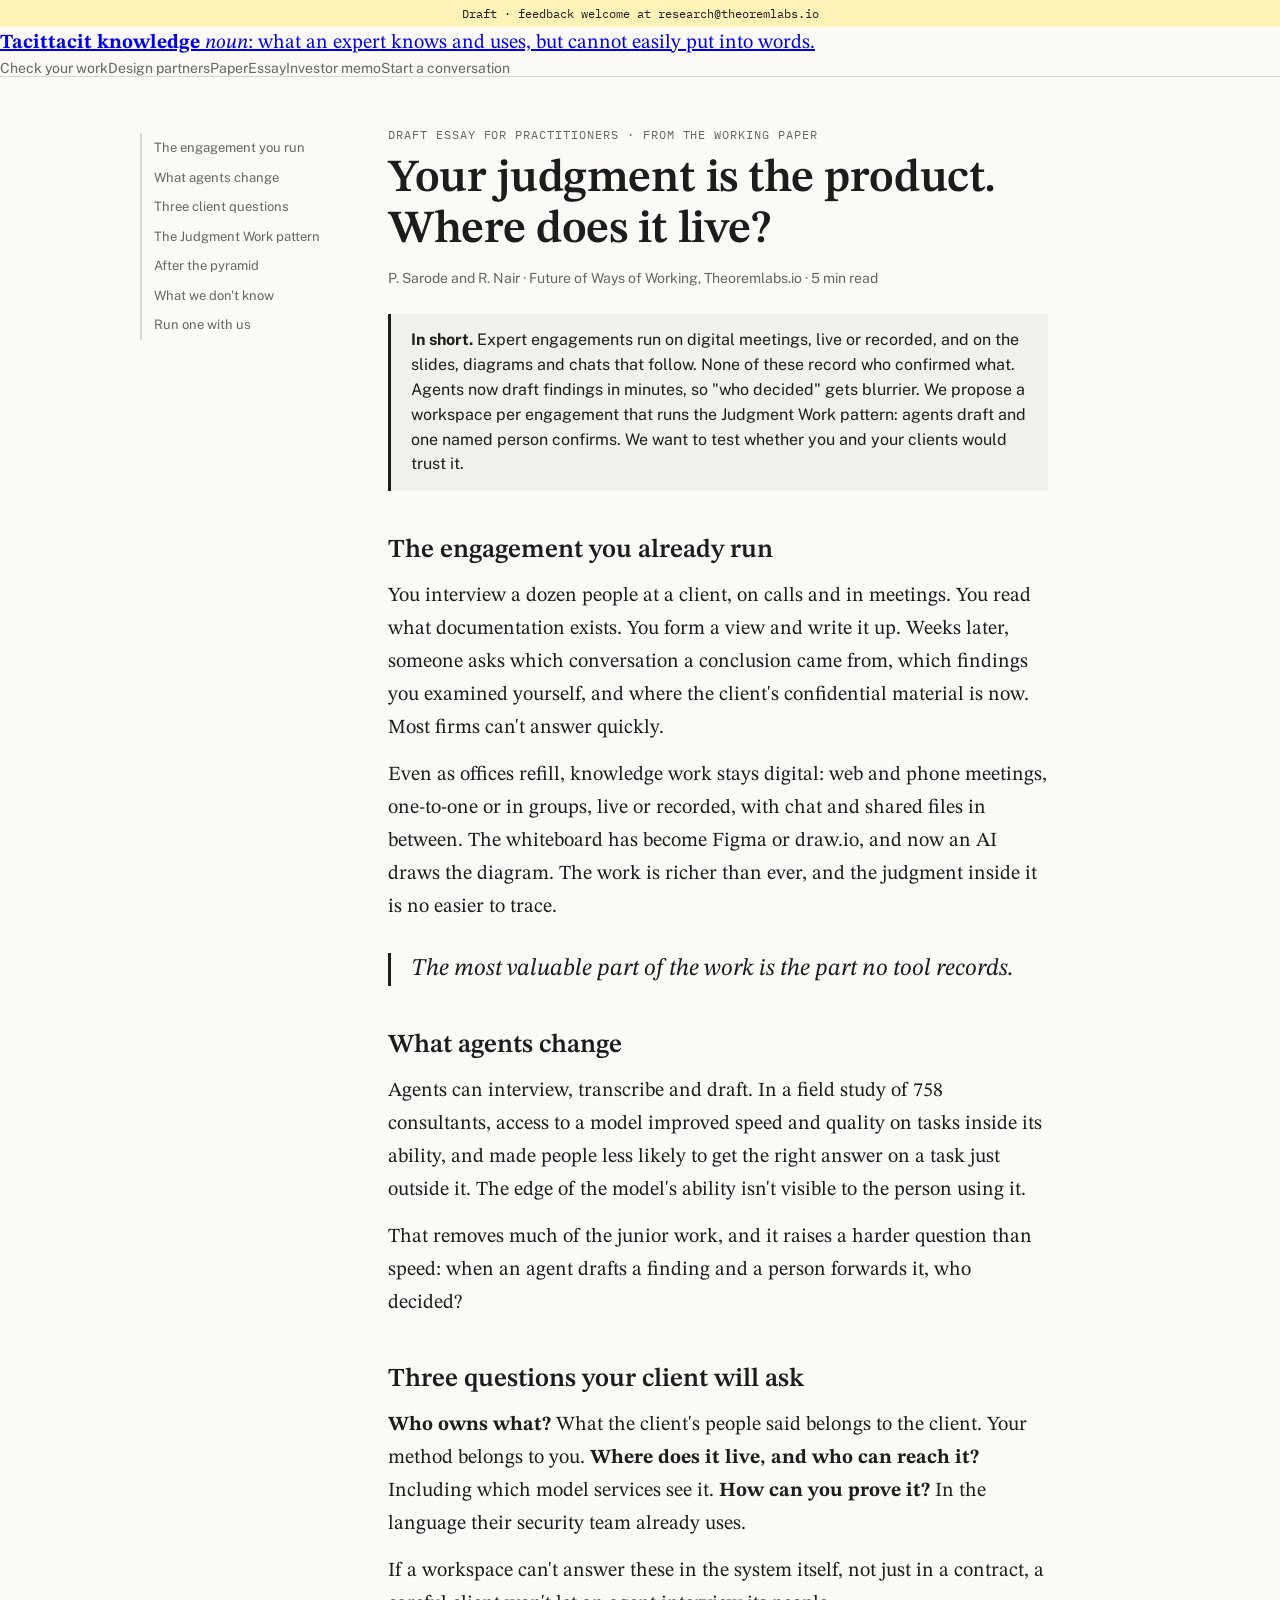
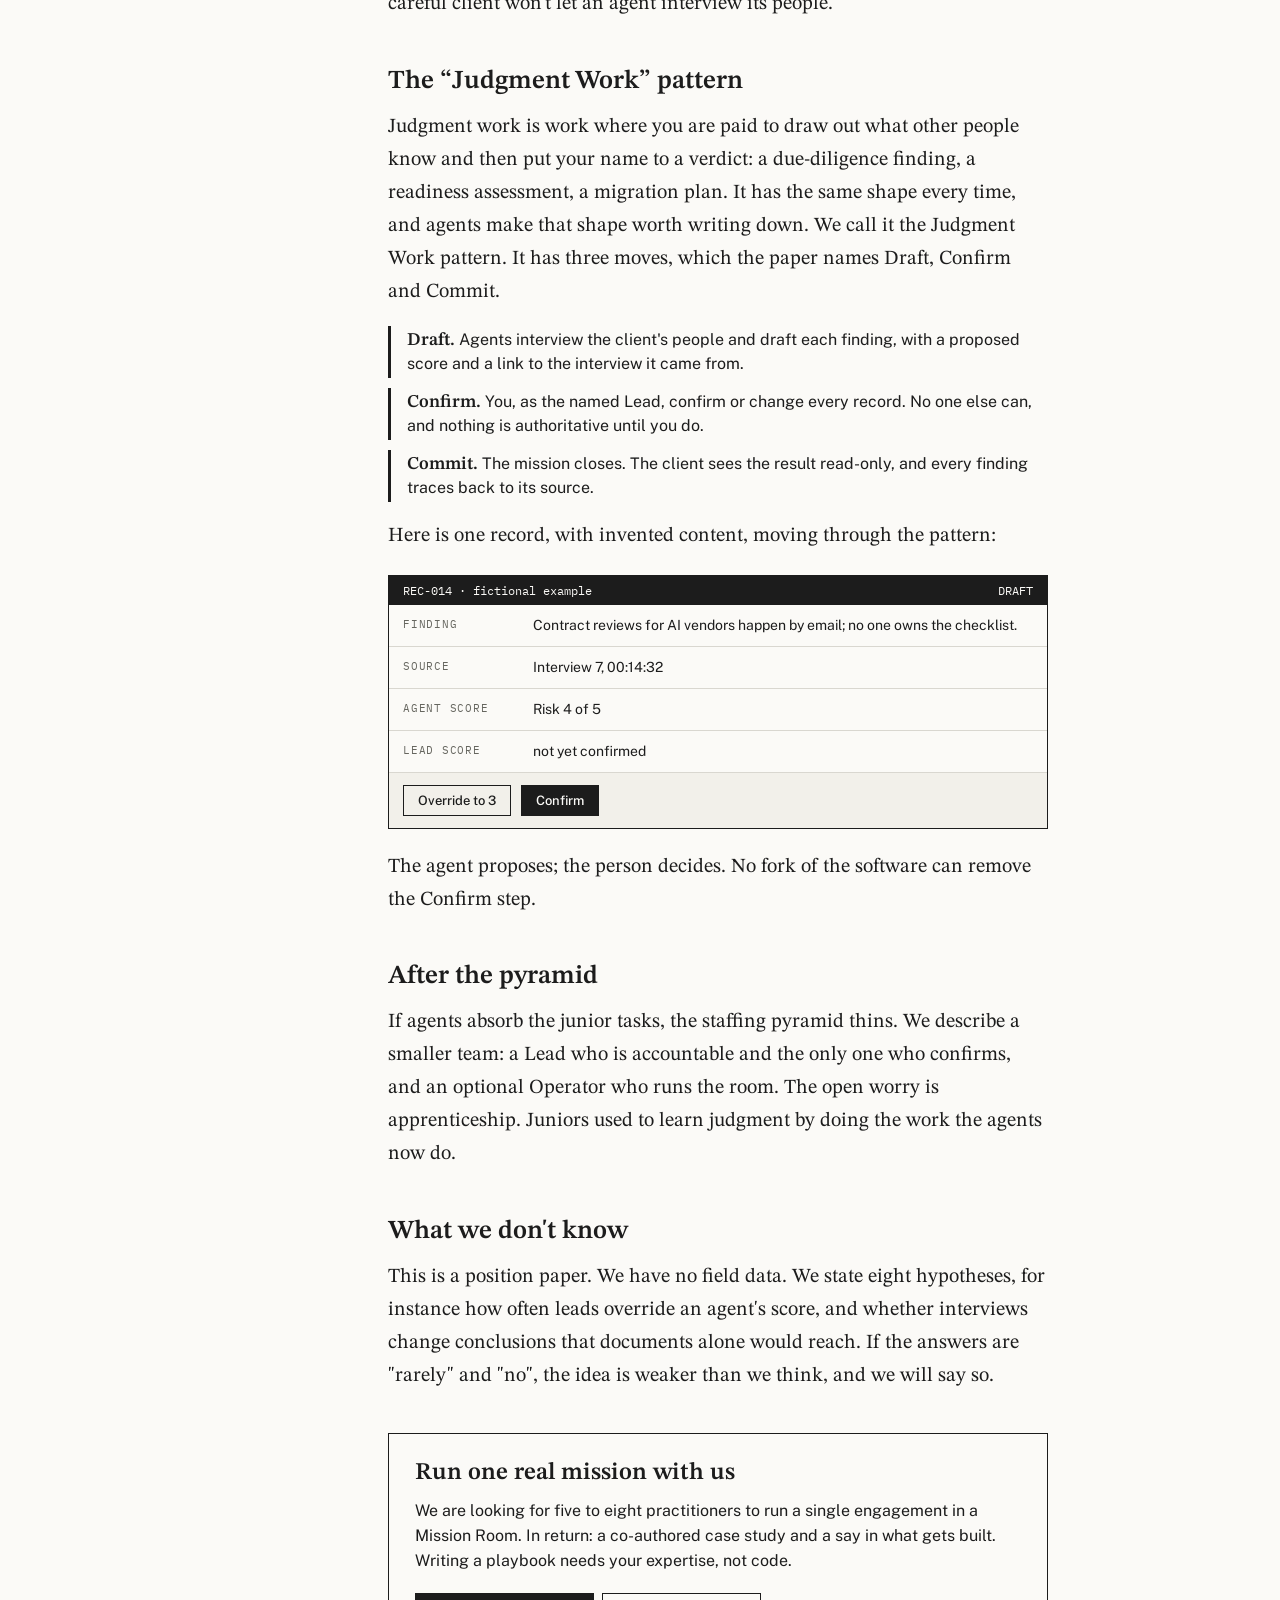
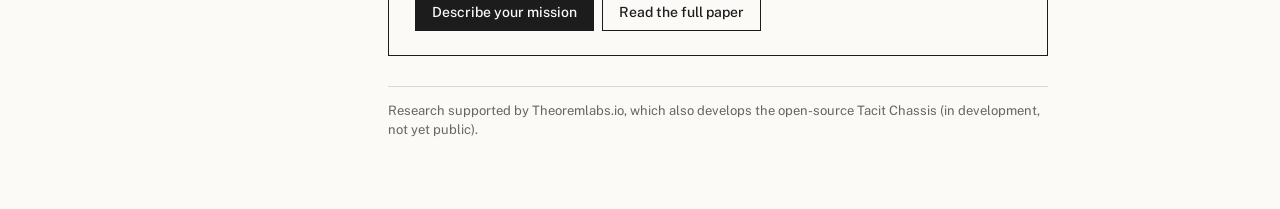
==== commit 5892b257: "Publish paper v0.8; update paper landing page, sitemap and essay Essay: eight hypotheses (was seven)" ====
--- a/site/essay/index.html
+++ b/site/essay/index.html
@@ -98,10 +98,10 @@
   <p>The agent proposes; the person decides. No fork of the software can remove the Confirm step.</p>
 
   <h2 id="e">After the pyramid</h2>
-  <p>If agents absorb the junior tasks, the staffing pyramid thins. We describe a smaller team: a Lead who is accountable and the only one who confirms, and an Operator who runs the room. The open worry is apprenticeship. Juniors used to learn judgment by doing the work the agents now do.</p>
+  <p>If agents absorb the junior tasks, the staffing pyramid thins. We describe a smaller team: a Lead who is accountable and the only one who confirms, and an optional Operator who runs the room. The open worry is apprenticeship. Juniors used to learn judgment by doing the work the agents now do.</p>
 
   <h2 id="f">What we don't know</h2>
-  <p>This is a position paper. We have no field data. We state seven hypotheses, for instance how often leads override an agent's score, and whether interviews change conclusions that documents alone would reach. If the answers are "rarely" and "no", the idea is weaker than we think, and we will say so.</p>
+  <p>This is a position paper. We have no field data. We state eight hypotheses, for instance how often leads override an agent's score, and whether interviews change conclusions that documents alone would reach. If the answers are "rarely" and "no", the idea is weaker than we think, and we will say so.</p>
 
   <div class="cta" id="g"><h3>Run one real mission with us</h3>
     <p>We are looking for five to eight practitioners to run a single engagement in a Mission Room. In return: a co-authored case study and a say in what gets built. Writing a playbook needs your expertise, not code.</p>
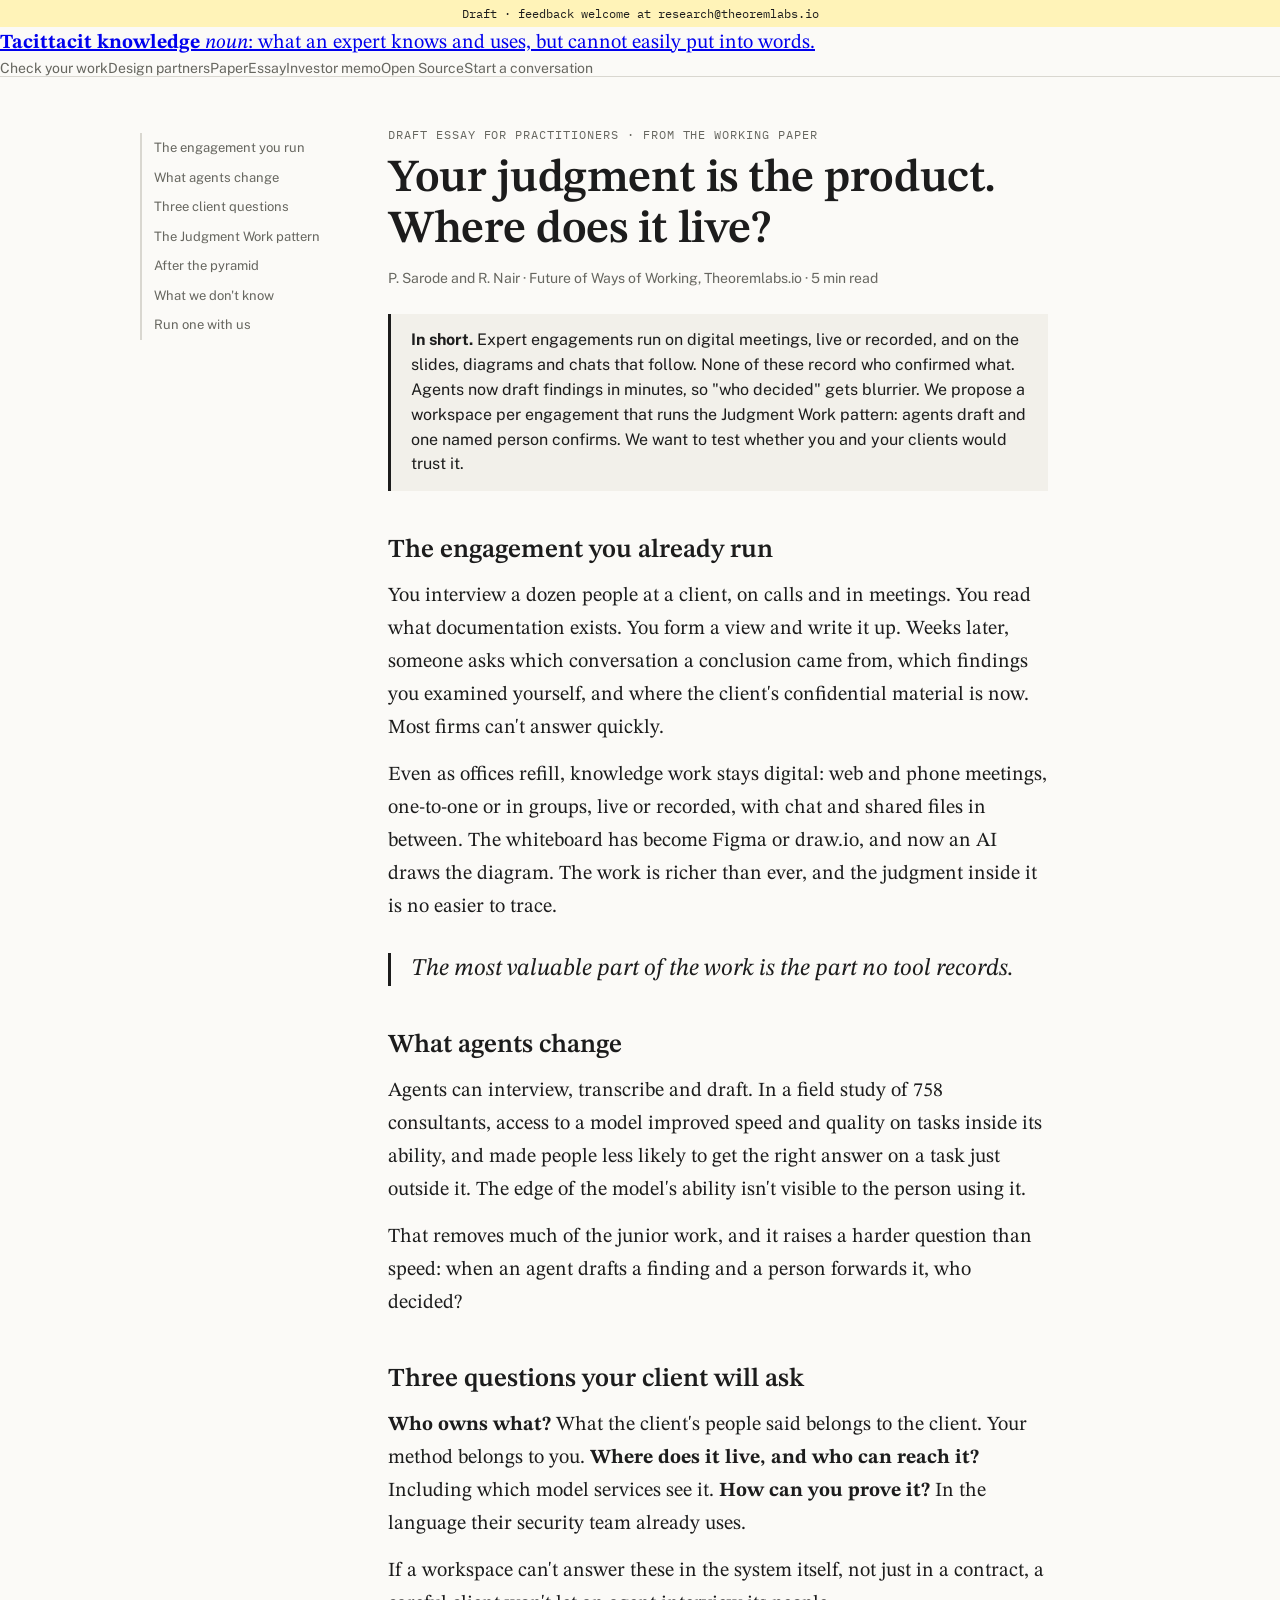
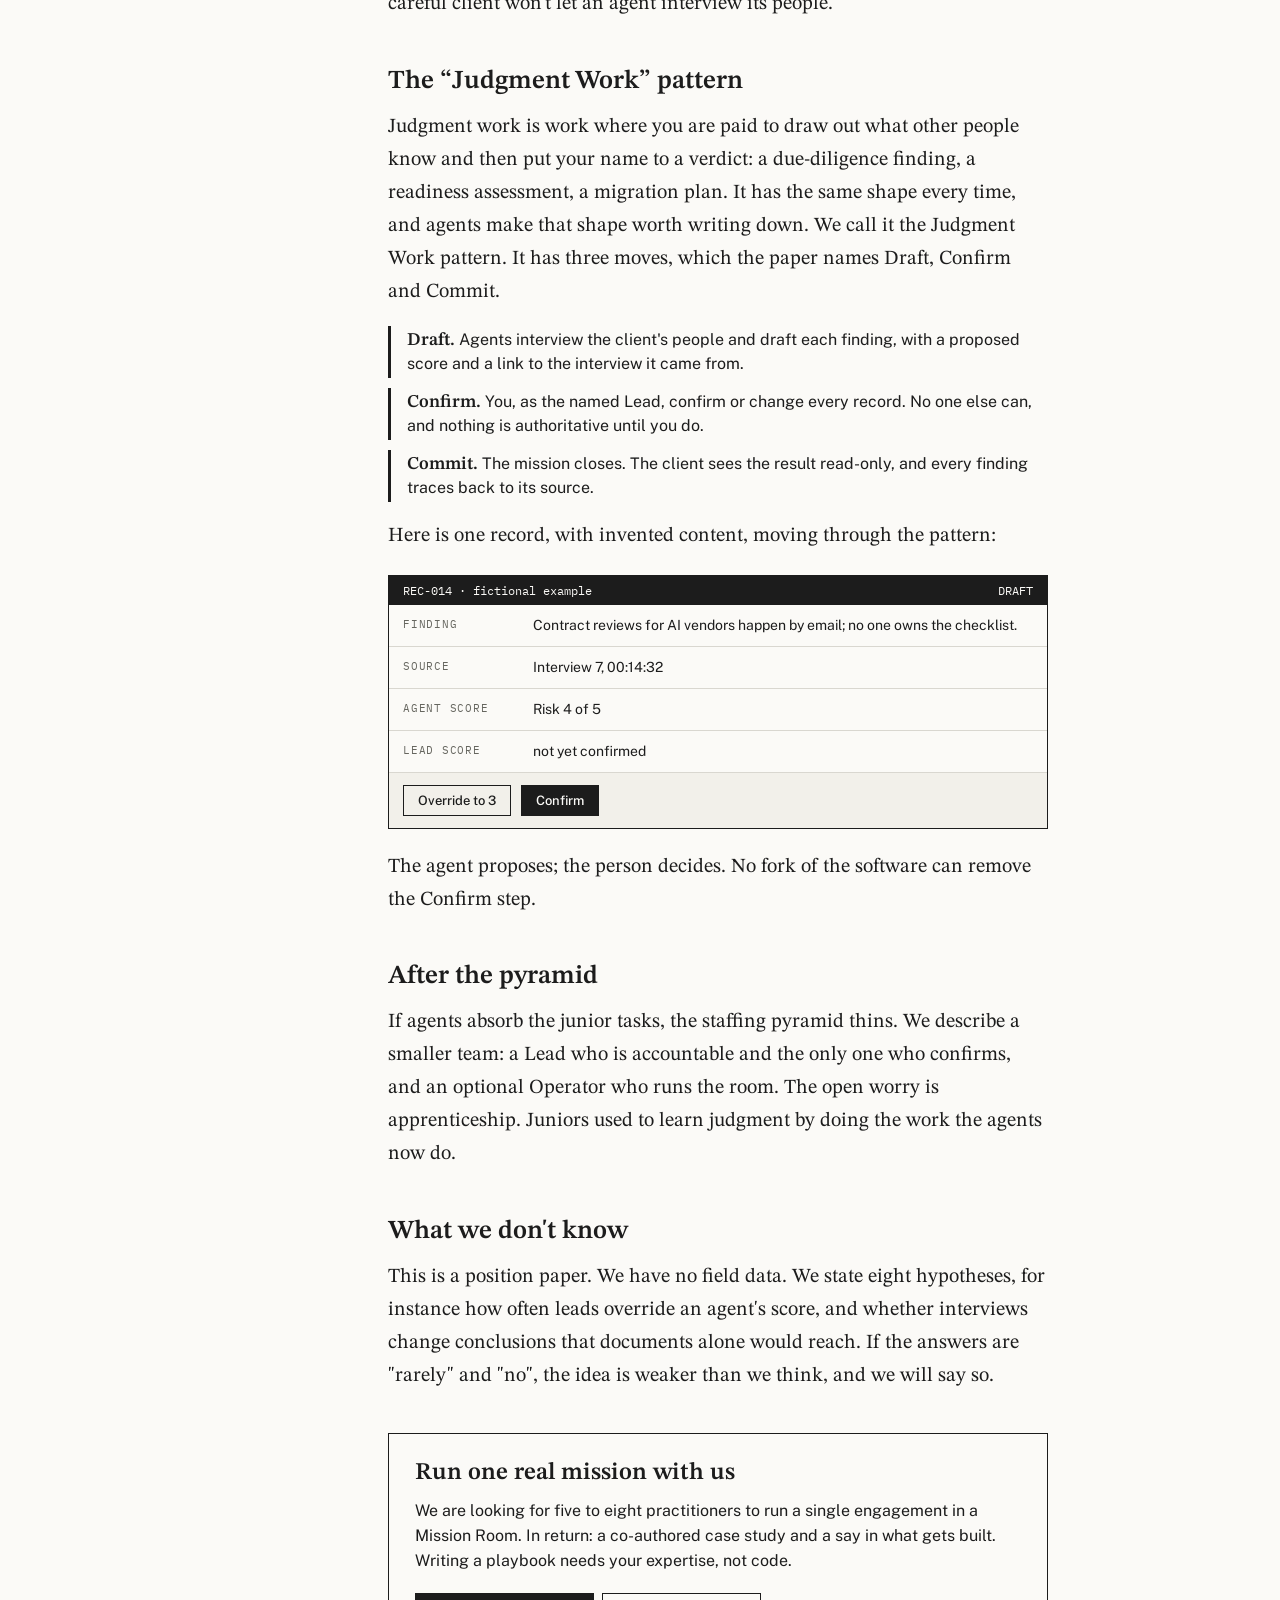
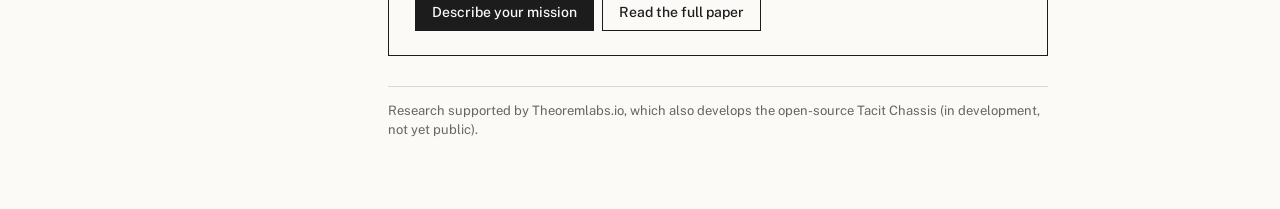
==== commit 2fdcf611: "Add Open Source section: Tacit Chassis marketecture page, technical annex and landing page Menu: Res" ====
--- a/site/essay/index.html
+++ b/site/essay/index.html
@@ -57,7 +57,7 @@
 </head>
 <body>
 <div class="draftbar">Draft · feedback welcome at research@theoremlabs.io</div>
-<div class="sn"><div class="sn-in"><a class="sn-brand" href="/"><b>Tacit</b><span class="sn-def"><b>tacit knowledge</b> <i>noun</i>: what an expert knows and uses, but cannot easily put into words.</span></a><nav class="sn-links" aria-label="Main"><a href="/#check">Check your work</a><a href="/#partner">Design partners</a><a href="/paper/">Paper</a><a href="/essay/" aria-current="page">Essay</a><a href="/investors/">Investor memo</a><a class="sn-cta" href="/#contact">Start a conversation</a></nav></div></div>
+<div class="sn"><div class="sn-in"><a class="sn-brand" href="/"><b>Tacit</b><span class="sn-def"><b>tacit knowledge</b> <i>noun</i>: what an expert knows and uses, but cannot easily put into words.</span></a><nav class="sn-links" aria-label="Main"><a href="/#check">Check your work</a><a href="/#partner">Design partners</a><a href="/paper/">Paper</a><a href="/essay/" aria-current="page">Essay</a><a href="/investors/">Investor memo</a><a href="/open-source/">Open Source</a><a class="sn-cta" href="/#contact">Start a conversation</a></nav></div></div>
 <div class="layout">
 <aside aria-label="Contents"><a href="#a">The engagement you run</a><a href="#b">What agents change</a><a href="#c">Three client questions</a><a href="#d">The Judgment Work pattern</a><a href="#e">After the pyramid</a><a href="#f">What we don't know</a><a href="#g">Run one with us</a></aside>
 <article>
